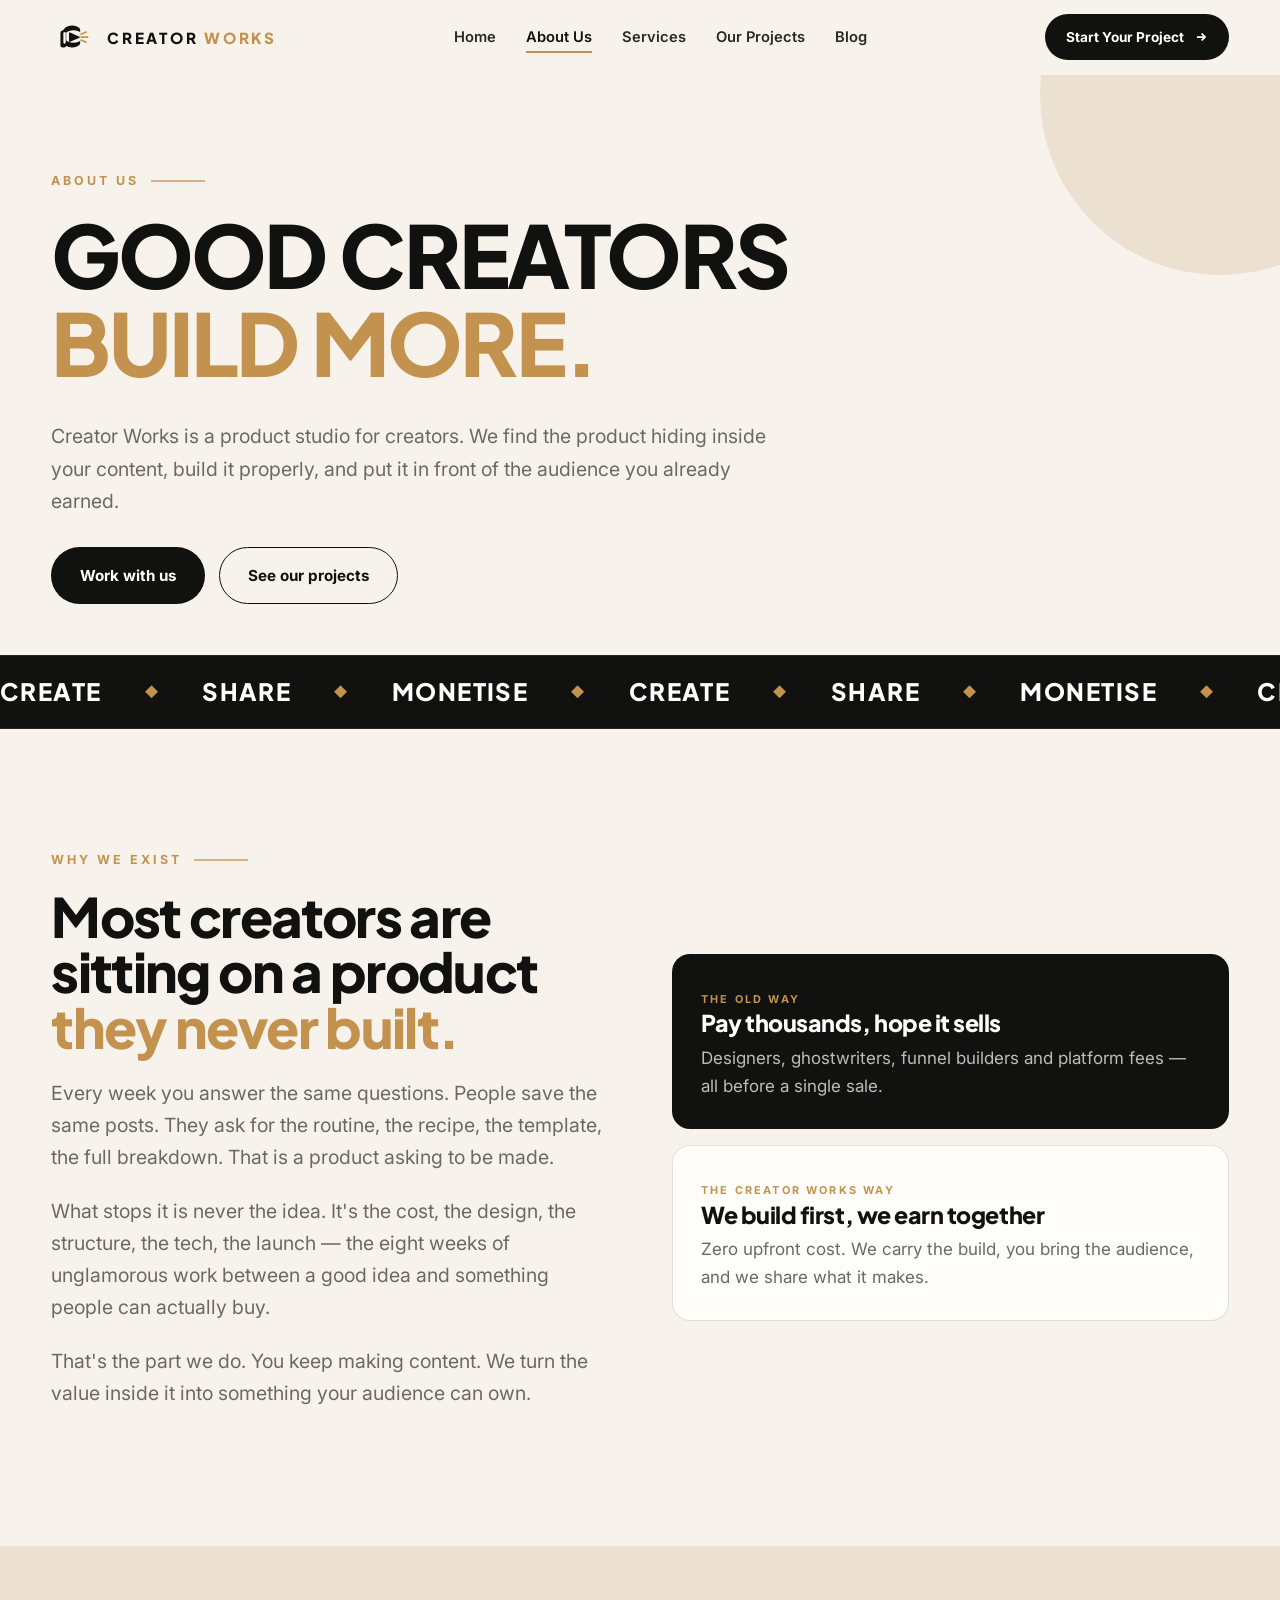
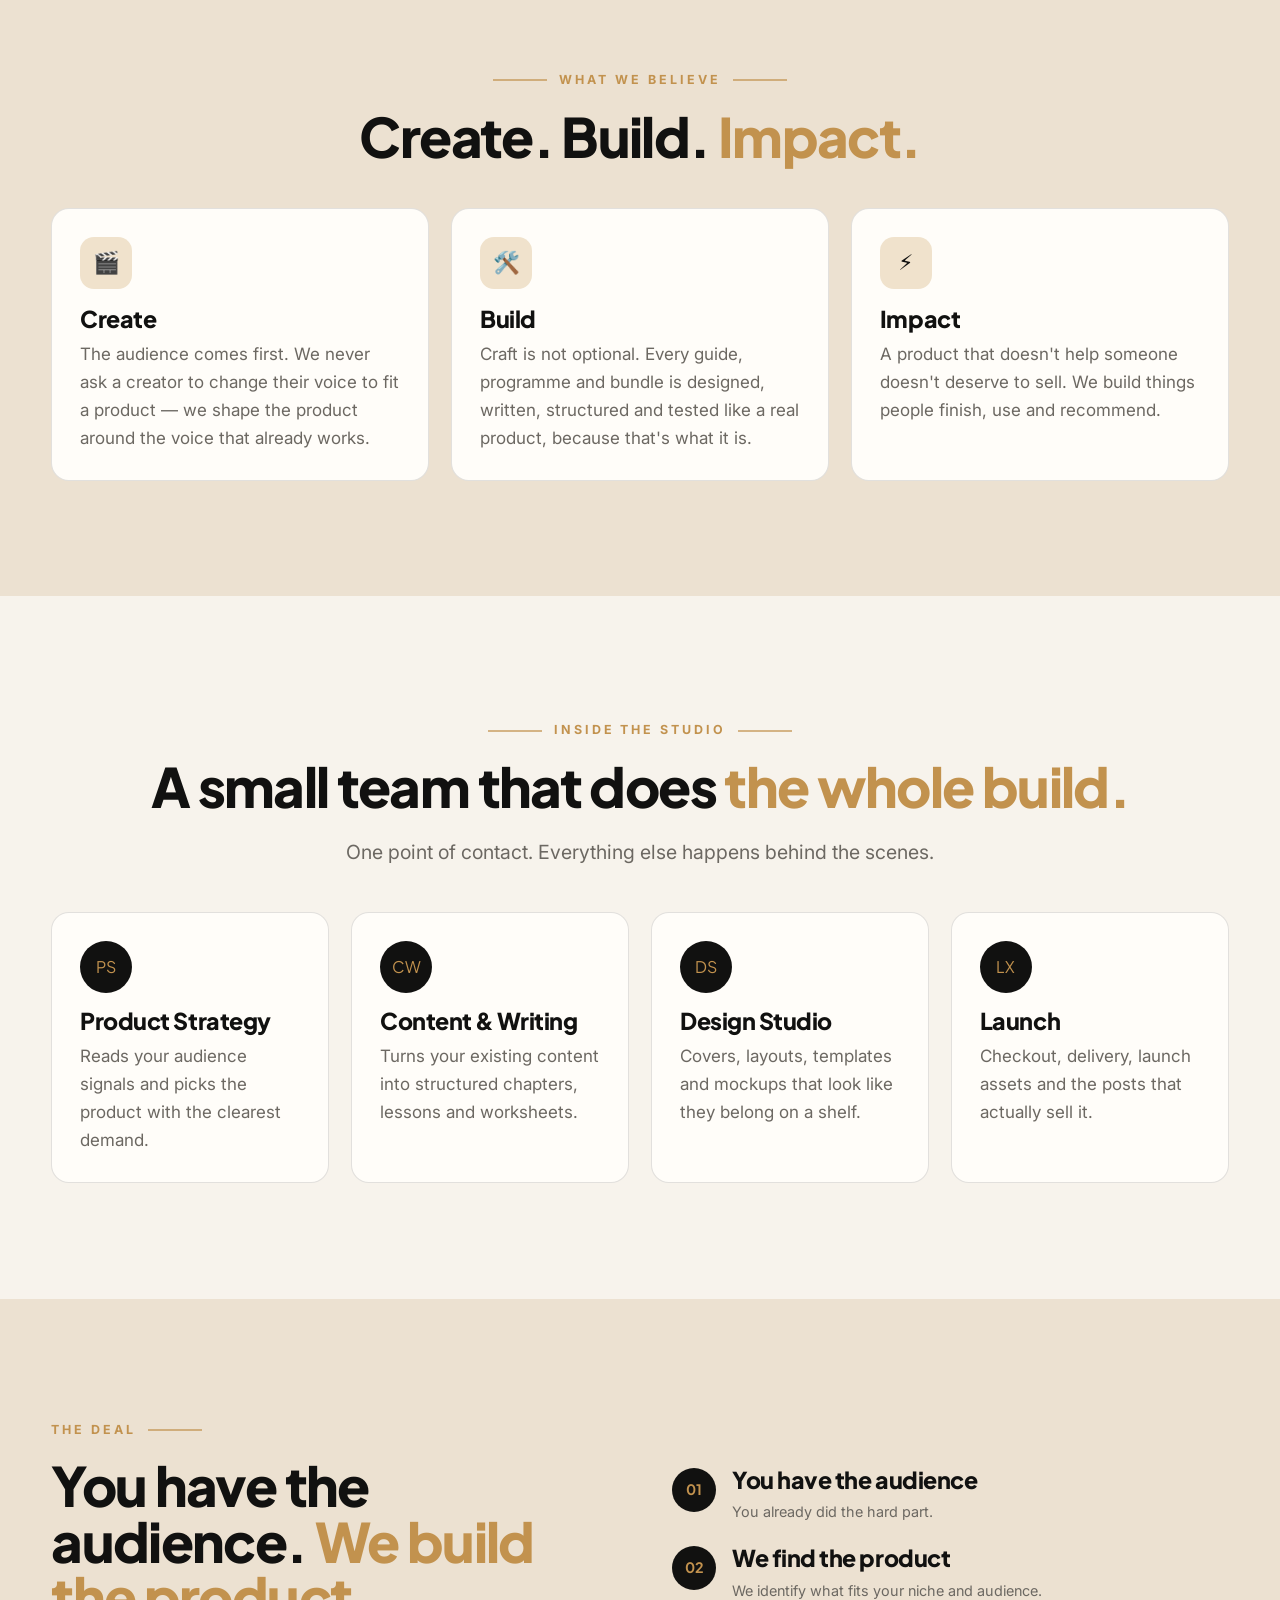
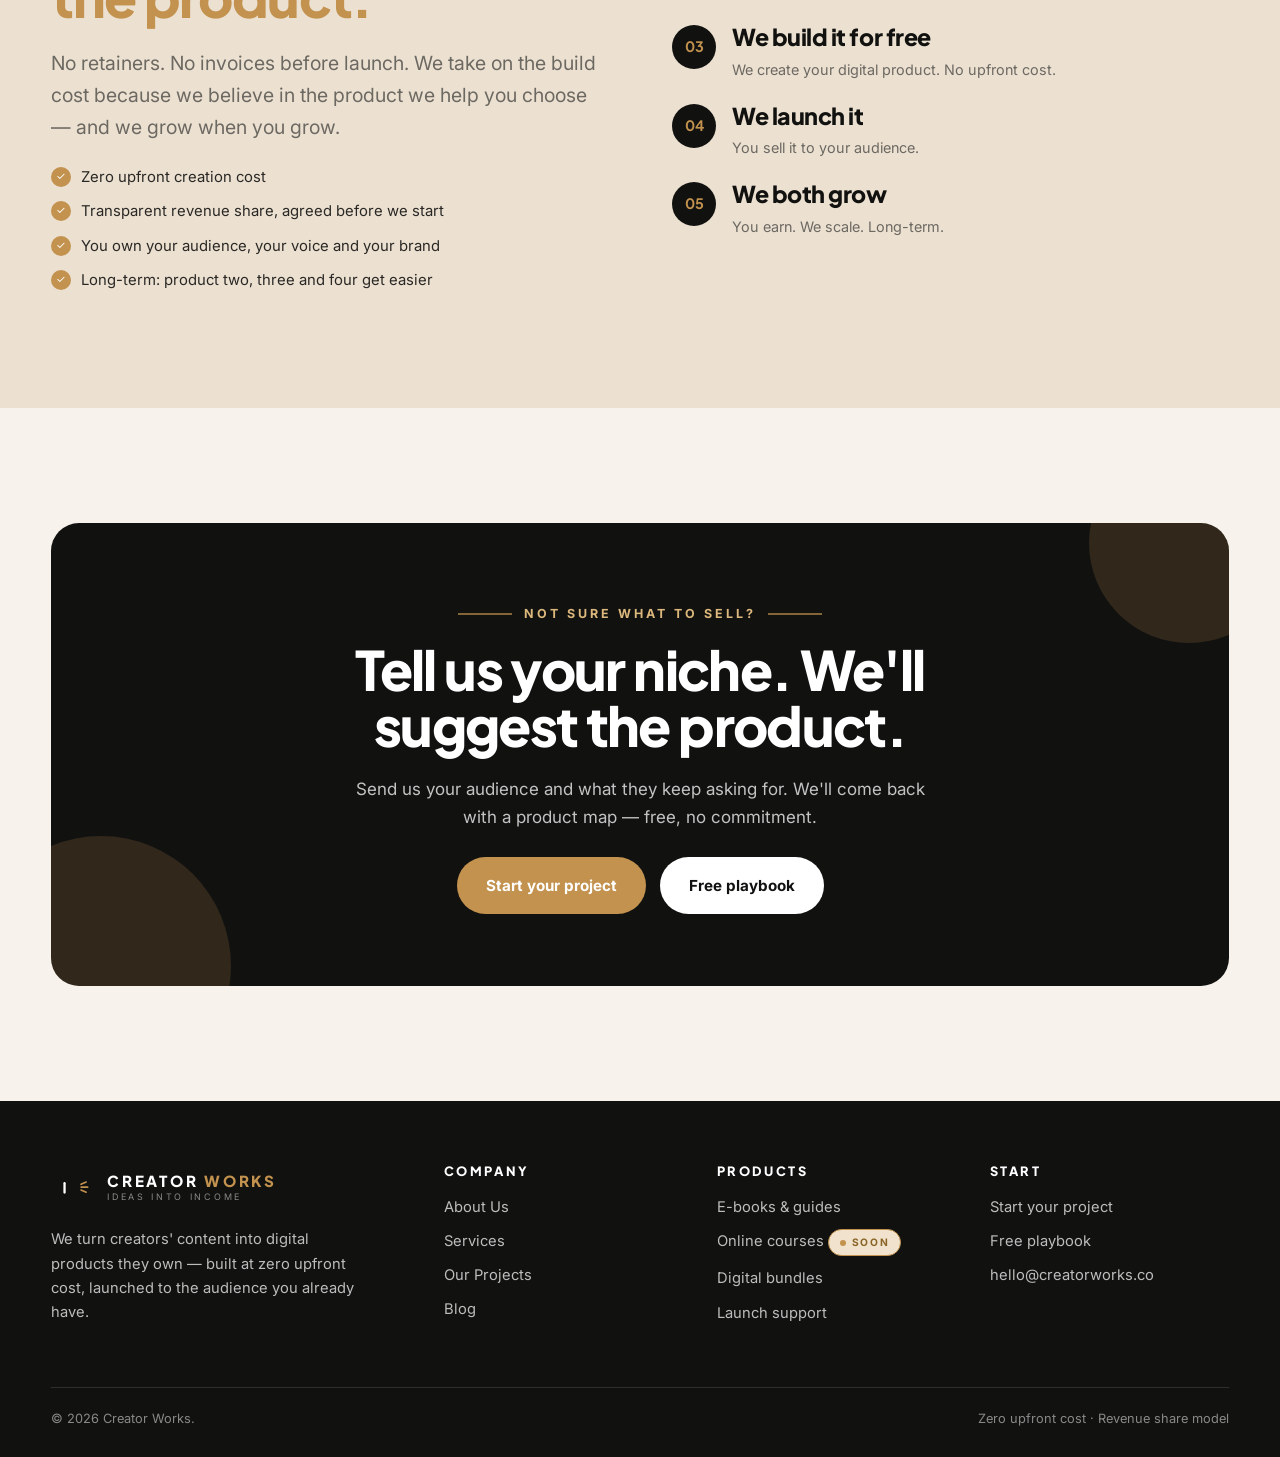
==== about.html @ b0fe0914 "Drop the tagline and redraw the logo mark "Create. Build. Impact." is gone from every header and fro" ====
<!DOCTYPE html>
<html lang="en">
<head>
<meta charset="utf-8" />
<meta name="viewport" content="width=device-width, initial-scale=1" />
<title>About Us — Creator Works</title>
<meta name="description" content="Creator Works is a product studio for creators. We find the product hiding in your content, build it at zero upfront cost, and grow with you." />
<link rel="icon" href="assets/img/logo-mark.svg" type="image/svg+xml" />
<link rel="preconnect" href="https://fonts.googleapis.com" />
<link rel="preconnect" href="https://fonts.gstatic.com" crossorigin />
<link href="https://fonts.googleapis.com/css2?family=Plus+Jakarta+Sans:wght@500;700;800&family=Inter:wght@400;500;600;700&family=Caveat:wght@600;700&display=swap" rel="stylesheet" />
<link rel="stylesheet" href="assets/css/style.css" />
</head>
<body>

<header class="site-header">
  <div class="shell">
    <nav class="nav" aria-label="Main">
      <a class="brand" href="index.html">
        <img class="brand__mark" src="assets/img/logo-mark.svg" alt="" />
        <span class="brand__text">
          <span class="brand__name">Creator <em>Works</em></span>
        </span>
      </a>
      <div class="nav__links">
        <a href="index.html">Home</a>
        <a href="about.html" aria-current="page">About Us</a>
        <a href="services.html">Services</a>
        <a href="projects.html">Our Projects</a>
        <a href="blog.html">Blog</a>
      </div>
      <div class="nav__cta">
        <a class="btn btn--sm" href="start.html">Start Your Project <svg width="14" height="14" viewBox="0 0 24 24" fill="none" stroke="currentColor" stroke-width="3"><path d="M5 12h14M13 6l6 6-6 6"/></svg></a>
        <button class="nav__toggle" type="button" aria-label="Menu" aria-expanded="false"><span></span></button>
      </div>
    </nav>
  </div>
</header>

<main>

  <section class="page-hero">
    <div class="shell">
      <span class="eyebrow">About Us</span>
      <h1>Good creators <span class="gold">build more.</span></h1>
      <p class="lead">Creator Works is a product studio for creators. We find the product hiding inside your content, build it properly, and put it in front of the audience you already earned.</p>
      <div class="hero__actions">
        <a class="btn" href="start.html">Work with us</a>
        <a class="btn btn--ghost" href="projects.html">See our projects</a>
      </div>
    </div>
  </section>

  <div class="marquee" aria-hidden="true">
    <div class="marquee__track">
      <span>Create</span><span>Share</span><span>Monetise</span><span>Create</span><span>Share</span><span>Monetise</span>
      <span>Create</span><span>Share</span><span>Monetise</span><span>Create</span><span>Share</span><span>Monetise</span>
    </div>
  </div>

  <section class="section">
    <div class="shell">
      <div class="grid grid--2" style="align-items:center;gap:clamp(28px,5vw,64px)">
        <div class="reveal">
          <span class="eyebrow">Why we exist</span>
          <h2>Most creators are sitting on a product <span class="gold">they never built.</span></h2>
          <p class="lead">Every week you answer the same questions. People save the same posts. They ask for the routine, the recipe, the template, the full breakdown. That is a product asking to be made.</p>
          <p class="lead">What stops it is never the idea. It's the cost, the design, the structure, the tech, the launch — the eight weeks of unglamorous work between a good idea and something people can actually buy.</p>
          <p class="lead">That's the part we do. You keep making content. We turn the value inside it into something your audience can own.</p>
        </div>
        <div class="grid reveal" style="gap:16px">
          <div class="card card--dark">
            <span class="post__tag">The old way</span>
            <h3 style="color:#fff">Pay thousands, hope it sells</h3>
            <p>Designers, ghostwriters, funnel builders and platform fees — all before a single sale.</p>
          </div>
          <div class="card">
            <span class="post__tag">The Creator Works way</span>
            <h3>We build first, we earn together</h3>
            <p>Zero upfront cost. We carry the build, you bring the audience, and we share what it makes.</p>
          </div>
        </div>
      </div>
    </div>
  </section>

  <section class="section" style="background:var(--sand)">
    <div class="shell">
      <div class="center" style="margin-bottom:44px">
        <span class="eyebrow eyebrow--center">What we believe</span>
        <h2>Create. Build. <span class="gold">Impact.</span></h2>
      </div>
      <div class="grid grid--3">
        <div class="card reveal">
          <div class="card__icon">🎬</div>
          <h3>Create</h3>
          <p>The audience comes first. We never ask a creator to change their voice to fit a product — we shape the product around the voice that already works.</p>
        </div>
        <div class="card reveal">
          <div class="card__icon">🛠️</div>
          <h3>Build</h3>
          <p>Craft is not optional. Every guide, programme and bundle is designed, written, structured and tested like a real product, because that's what it is.</p>
        </div>
        <div class="card reveal">
          <div class="card__icon">⚡</div>
          <h3>Impact</h3>
          <p>A product that doesn't help someone doesn't deserve to sell. We build things people finish, use and recommend.</p>
        </div>
      </div>
    </div>
  </section>

  <section class="section">
    <div class="shell">
      <div class="center" style="margin-bottom:44px">
        <span class="eyebrow eyebrow--center">Inside the studio</span>
        <h2>A small team that does <span class="gold">the whole build.</span></h2>
        <p class="lead">One point of contact. Everything else happens behind the scenes.</p>
      </div>
      <div class="grid grid--4">
        <div class="card reveal"><span class="avatar" style="width:52px;height:52px;font-size:1rem">PS</span><h3 style="margin-top:16px">Product Strategy</h3><p>Reads your audience signals and picks the product with the clearest demand.</p></div>
        <div class="card reveal"><span class="avatar" style="width:52px;height:52px;font-size:1rem">CW</span><h3 style="margin-top:16px">Content &amp; Writing</h3><p>Turns your existing content into structured chapters, lessons and worksheets.</p></div>
        <div class="card reveal"><span class="avatar" style="width:52px;height:52px;font-size:1rem">DS</span><h3 style="margin-top:16px">Design Studio</h3><p>Covers, layouts, templates and mockups that look like they belong on a shelf.</p></div>
        <div class="card reveal"><span class="avatar" style="width:52px;height:52px;font-size:1rem">LX</span><h3 style="margin-top:16px">Launch</h3><p>Checkout, delivery, launch assets and the posts that actually sell it.</p></div>
      </div>
    </div>
  </section>

  <section class="section" style="background:var(--sand)">
    <div class="shell">
      <div class="grid grid--2" style="align-items:center;gap:clamp(28px,5vw,64px)">
        <div class="reveal">
          <span class="eyebrow">The deal</span>
          <h2>You have the audience. <span class="gold">We build the product.</span></h2>
          <p class="lead">No retainers. No invoices before launch. We take on the build cost because we believe in the product we help you choose — and we grow when you grow.</p>
          <ul class="ticks">
            <li>Zero upfront creation cost</li>
            <li>Transparent revenue share, agreed before we start</li>
            <li>You own your audience, your voice and your brand</li>
            <li>Long-term: product two, three and four get easier</li>
          </ul>
        </div>
        <div class="reveal">
          <ol class="timeline">
            <li><b>01</b><div><h3>You have the audience</h3><p>You already did the hard part.</p></div></li>
            <li><b>02</b><div><h3>We find the product</h3><p>We identify what fits your niche and audience.</p></div></li>
            <li><b>03</b><div><h3>We build it for free</h3><p>We create your digital product. No upfront cost.</p></div></li>
            <li><b>04</b><div><h3>We launch it</h3><p>You sell it to your audience.</p></div></li>
            <li><b>05</b><div><h3>We both grow</h3><p>You earn. We scale. Long-term.</p></div></li>
          </ol>
        </div>
      </div>
    </div>
  </section>

  <section class="section">
    <div class="shell">
      <div class="cta reveal">
        <span class="eyebrow eyebrow--center" style="color:var(--gold-light)">Not sure what to sell?</span>
        <h2>Tell us your niche. We'll suggest the product.</h2>
        <p>Send us your audience and what they keep asking for. We'll come back with a product map — free, no commitment.</p>
        <div class="btn-group">
          <a class="btn btn--gold" href="start.html">Start your project</a>
          <a class="btn btn--light" href="playbook.html">Free playbook</a>
        </div>
      </div>
    </div>
  </section>

</main>

<footer class="site-footer">
  <div class="shell">
    <div class="footer__grid">
      <div class="footer__brand">
        <a class="brand" href="index.html">
          <img class="brand__mark" src="assets/img/logo-mark.svg" alt="" />
          <span class="brand__text">
            <span class="brand__name">Creator <em>Works</em></span>
            <span class="brand__tag">Ideas Into Income</span>
          </span>
        </a>
        <p>We turn creators' content into digital products they own — built at zero upfront cost, launched to the audience you already have.</p>
      </div>
      <div>
        <h4>Company</h4>
        <div class="footer__links">
          <a href="about.html">About Us</a>
          <a href="services.html">Services</a>
          <a href="projects.html">Our Projects</a>
          <a href="blog.html">Blog</a>
        </div>
      </div>
      <div>
        <h4>Products</h4>
        <div class="footer__links">
          <a href="services.html#ebooks">E-books &amp; guides</a>
          <a href="services.html#courses">Online courses <span class="soon">Soon</span></a>
          <a href="services.html#bundles">Digital bundles</a>
          <a href="services.html#launch">Launch support</a>
        </div>
      </div>
      <div>
        <h4>Start</h4>
        <div class="footer__links">
          <a href="start.html">Start your project</a>
          <a href="playbook.html">Free playbook</a>
          <a href="mailto:hello@creatorworks.co">hello@creatorworks.co</a>
        </div>
      </div>
    </div>
    <div class="footer__bottom">
      <span>&copy; <span data-year>2026</span> Creator Works.</span>
      <span>Zero upfront cost · Revenue share model</span>
    </div>
  </div>
</footer>

<script src="assets/js/main.js"></script>
</body>
</html>
---- assets/css/style.css ----
/* ==========================================================================
   Creator Works — Create. Build. Impact.
   Brand: ink black + gold + cream. Heavy display type, handwritten accents.
   ========================================================================== */

:root {
  --ink: #111110;
  --ink-soft: #2a2825;
  --gold: #c2924e;
  --gold-light: #ddb87c;
  --gold-wash: #f0e2cc;
  --cream: #f7f3ec;
  --sand: #ece1d1;
  --paper: #fffdf9;
  --muted: #6c6862;
  --line: rgba(17, 17, 16, 0.12);

  --font-display: "Plus Jakarta Sans", "Segoe UI", system-ui, sans-serif;
  --font-body: "Inter", system-ui, -apple-system, sans-serif;
  --font-hand: "Caveat", cursive;

  --shell: min(1200px, 92vw);
  --radius: 18px;
  --radius-lg: 28px;
  --shadow: 0 24px 60px -30px rgba(17, 17, 16, 0.45);
  --shadow-soft: 0 12px 30px -18px rgba(17, 17, 16, 0.4);
  --ease: cubic-bezier(0.2, 0.7, 0.2, 1);
}

* { box-sizing: border-box; }

html { scroll-behavior: smooth; }

body {
  margin: 0;
  background: var(--cream);
  color: var(--ink);
  font-family: var(--font-body);
  font-size: 17px;
  line-height: 1.65;
  -webkit-font-smoothing: antialiased;
  overflow-x: hidden;
}

img { max-width: 100%; display: block; }
a { color: inherit; }

h1, h2, h3, h4 {
  font-family: var(--font-display);
  font-weight: 800;
  letter-spacing: -0.03em;
  line-height: 1.02;
  margin: 0 0 0.4em;
}

h1 { font-size: clamp(2.8rem, 7.5vw, 5.4rem); text-transform: uppercase; }
h2 { font-size: clamp(2rem, 4.6vw, 3.4rem); }
h3 { font-size: clamp(1.15rem, 2vw, 1.45rem); letter-spacing: -0.02em; }
p { margin: 0 0 1.1em; }

.gold { color: var(--gold); }
.shell { width: var(--shell); margin-inline: auto; }
.section { padding: clamp(64px, 9vw, 130px) 0; position: relative; }
.section--tight { padding-block: clamp(48px, 6vw, 80px); }
.center { text-align: center; }
.lead { font-size: clamp(1.05rem, 1.6vw, 1.22rem); color: var(--muted); max-width: 62ch; }
.center .lead { margin-inline: auto; }

/* ---------- eyebrow + handwriting ---------- */
.eyebrow {
  display: inline-flex;
  align-items: center;
  gap: 12px;
  font-size: 0.78rem;
  font-weight: 700;
  letter-spacing: 0.24em;
  text-transform: uppercase;
  color: var(--gold);
  margin-bottom: 18px;
}
.eyebrow::after {
  content: "";
  width: 54px;
  height: 2px;
  background: var(--gold);
  opacity: 0.65;
}
.eyebrow--center::before {
  content: "";
  width: 54px;
  height: 2px;
  background: var(--gold);
  opacity: 0.65;
}

.hand {
  font-family: var(--font-hand);
  color: var(--gold);
  font-size: clamp(1.4rem, 2.4vw, 1.9rem);
  line-height: 1.1;
  transform: rotate(-6deg);
  display: inline-block;
}

/* ---------- buttons ---------- */
.btn {
  --btn-bg: var(--ink);
  --btn-fg: #fff;
  display: inline-flex;
  align-items: center;
  gap: 10px;
  padding: 15px 28px;
  border-radius: 999px;
  background: var(--btn-bg);
  color: var(--btn-fg);
  font-weight: 700;
  font-size: 0.95rem;
  text-decoration: none;
  border: 1.5px solid transparent;
  cursor: pointer;
  transition: transform 0.25s var(--ease), box-shadow 0.25s var(--ease), background 0.25s var(--ease), color 0.25s var(--ease);
}
.btn:hover { transform: translateY(-3px); box-shadow: var(--shadow-soft); }
.btn:active { transform: translateY(0); }
.btn svg { transition: transform 0.25s var(--ease); }
.btn:hover svg { transform: translateX(4px); }
.btn--gold { --btn-bg: var(--gold); --btn-fg: #fff; }
.btn--ghost { --btn-bg: transparent; --btn-fg: var(--ink); border-color: var(--ink); }
.btn--ghost:hover { background: var(--ink); color: #fff; }
.btn--light { --btn-bg: #fff; --btn-fg: var(--ink); }
.btn--sm { padding: 11px 20px; font-size: 0.85rem; }

/* ---------- header ---------- */
.site-header {
  position: sticky;
  top: 0;
  z-index: 60;
  backdrop-filter: blur(14px);
  background: rgba(247, 243, 236, 0.82);
  border-bottom: 1px solid transparent;
  transition: border-color 0.3s var(--ease), background 0.3s var(--ease);
}
.site-header.is-stuck { border-bottom-color: var(--line); background: rgba(247, 243, 236, 0.95); }
.nav {
  display: flex;
  align-items: center;
  justify-content: space-between;
  gap: 24px;
  padding: 14px 0;
}
.brand { display: flex; align-items: center; gap: 12px; text-decoration: none; }
.brand__mark { width: 44px; height: 44px; flex: none; }
.brand__text { display: flex; flex-direction: column; justify-content: center; line-height: 1; }
.brand__name {
  font-family: var(--font-display);
  font-weight: 800;
  letter-spacing: 0.18em;
  font-size: 0.95rem;
  text-transform: uppercase;
}
.brand__name em { font-style: normal; color: var(--gold); }
.brand__tag {
  font-size: 0.56rem;
  letter-spacing: 0.3em;
  text-transform: uppercase;
  color: var(--muted);
  margin-top: 5px;
}
.nav__links { display: flex; align-items: center; gap: 30px; }
.nav__links a {
  text-decoration: none;
  font-size: 0.92rem;
  font-weight: 600;
  color: var(--ink-soft);
  position: relative;
  padding: 4px 0;
}
.nav__links a::after {
  content: "";
  position: absolute;
  left: 0; bottom: 0;
  width: 100%; height: 2px;
  background: var(--gold);
  transform: scaleX(0);
  transform-origin: right;
  transition: transform 0.3s var(--ease);
}
.nav__links a:hover::after,
.nav__links a[aria-current="page"]::after { transform: scaleX(1); transform-origin: left; }
.nav__links a[aria-current="page"] { color: var(--ink); }
.nav__cta { display: flex; align-items: center; gap: 14px; }

.nav__toggle {
  display: none;
  width: 44px; height: 44px;
  border: 1px solid var(--line);
  border-radius: 12px;
  background: transparent;
  cursor: pointer;
  padding: 0;
  place-items: center;
}
.nav__toggle span,
.nav__toggle span::before,
.nav__toggle span::after {
  content: "";
  display: block;
  width: 18px; height: 2px;
  background: var(--ink);
  border-radius: 2px;
  transition: transform 0.3s var(--ease), opacity 0.2s var(--ease);
}
.nav__toggle span::before { transform: translateY(-6px); }
.nav__toggle span::after { transform: translateY(4px); }
.nav.is-open .nav__toggle span { background: transparent; }
.nav.is-open .nav__toggle span::before { transform: rotate(45deg); }
.nav.is-open .nav__toggle span::after { transform: rotate(-45deg) translateY(-1px); }

/* ---------- hero ---------- */
.hero {
  position: relative;
  padding: clamp(50px, 7vw, 90px) 0 clamp(60px, 7vw, 100px);
  overflow: hidden;
}
.hero__blob {
  position: absolute;
  border-radius: 50%;
  background: var(--sand);
  filter: blur(2px);
  opacity: 0.75;
  z-index: 0;
}
.hero__blob--a { width: 420px; height: 420px; top: -160px; right: -120px; }
.hero__blob--b { width: 320px; height: 320px; bottom: -150px; left: -130px; background: var(--gold-wash); }
.hero__grid {
  position: relative;
  z-index: 1;
  display: grid;
  grid-template-columns: 1.05fr 0.95fr;
  gap: clamp(28px, 5vw, 64px);
  align-items: center;
}
.hero h1 { margin-bottom: 0.25em; }
.hero__rule { width: 96px; height: 6px; background: var(--gold); border-radius: 4px; margin: 26px 0; }
.hero__sub { font-size: clamp(1.05rem, 1.7vw, 1.3rem); font-weight: 700; max-width: 32ch; }
.hero__actions { display: flex; flex-wrap: wrap; gap: 14px; margin-top: 30px; }
.hero__note { display: flex; gap: 10px; align-items: center; margin-top: 22px; font-size: 0.85rem; color: var(--muted); }
.hero__note strong { color: var(--ink); }

/* rotating word */
.rotator { display: inline-grid; vertical-align: top; }
.rotator span {
  grid-area: 1 / 1;
  color: var(--gold);
  opacity: 0;
  transform: translateY(0.35em) rotate(1.5deg);
  transition: opacity 0.45s var(--ease), transform 0.45s var(--ease);
}
.rotator span.is-active { opacity: 1; transform: none; }

/* hero stage (device collage) */
.stage { position: relative; display: grid; place-items: center; min-height: 380px; }
.stage__laptop {
  width: 100%;
  background: var(--ink);
  border-radius: 16px 16px 6px 6px;
  padding: 14px;
  box-shadow: var(--shadow);
  transform: rotate(-1.5deg);
}
.stage__screen {
  background: linear-gradient(150deg, #1b1a18, #0b0b0a);
  border-radius: 10px;
  padding: 20px;
  display: grid;
  gap: 14px;
  color: #fff;
}
.stage__label { font-size: 0.62rem; letter-spacing: 0.26em; text-transform: uppercase; color: var(--gold-light); }
.stage__title { font-family: var(--font-display); font-weight: 800; font-size: 1.4rem; line-height: 1.1; }
.stage__title em { font-style: normal; color: var(--gold); display: block; }
.stage__lessons { display: grid; gap: 8px; }
.stage__lesson {
  display: flex; align-items: center; gap: 10px;
  background: rgba(255, 255, 255, 0.06);
  border-radius: 8px;
  padding: 8px 10px;
  font-size: 0.72rem;
  color: rgba(255, 255, 255, 0.82);
}
.stage__dot { width: 22px; height: 22px; border-radius: 6px; background: var(--gold); flex: none; display: grid; place-items: center; color: var(--ink); font-weight: 800; font-size: 0.65rem; }
.stage__play {
  width: 46px; height: 46px; border-radius: 50%;
  background: var(--gold); display: grid; place-items: center;
  box-shadow: 0 0 0 0 rgba(194, 146, 78, 0.55);
  animation: pulse 2.6s infinite;
}
@keyframes pulse {
  70% { box-shadow: 0 0 0 20px rgba(194, 146, 78, 0); }
  100% { box-shadow: 0 0 0 0 rgba(194, 146, 78, 0); }
}
.stage__phone {
  position: absolute;
  right: -6px; bottom: -34px;
  width: 128px;
  background: var(--ink);
  border-radius: 20px;
  padding: 8px;
  box-shadow: var(--shadow);
  transform: rotate(4deg);
  animation: float 7s ease-in-out infinite;
}
.stage__phone-screen {
  border-radius: 14px;
  background: linear-gradient(160deg, #23211e, #0d0d0c);
  aspect-ratio: 9 / 17;
  display: grid;
  place-content: center;
  text-align: center;
  gap: 6px;
  color: #fff;
  padding: 12px;
}
.stage__phone-screen strong { font-family: var(--font-display); font-size: 0.95rem; line-height: 1.1; }
.stage__phone-screen span { font-size: 0.58rem; letter-spacing: 0.22em; text-transform: uppercase; color: var(--gold-light); }
.stage__book {
  position: absolute;
  left: -28px; bottom: -22px;
  width: 132px; height: 178px;
  border-radius: 6px 12px 12px 6px;
  background: linear-gradient(140deg, #fffdf9, #e9e0d2);
  border-left: 8px solid var(--ink);
  box-shadow: var(--shadow);
  transform: rotate(-6deg);
  padding: 16px 14px;
  animation: float 8s ease-in-out infinite reverse;
}
.stage__book b { font-family: var(--font-display); font-size: 0.95rem; line-height: 1; display: block; }
.stage__book small { font-size: 0.55rem; letter-spacing: 0.2em; text-transform: uppercase; color: var(--muted); }
@keyframes float {
  0%, 100% { transform: translateY(0) rotate(var(--rot, 4deg)); }
  50% { transform: translateY(-14px) rotate(var(--rot, 4deg)); }
}
.hero__hand { position: absolute; z-index: 2; }
.hero__hand--top { top: 6%; right: 2%; text-align: center; }
.hero__hand--bottom { bottom: 2%; left: 44%; }

/* ---------- marquee ---------- */
.marquee {
  background: var(--ink);
  color: #fff;
  padding: 16px 0;
  overflow: hidden;
  border-block: 1px solid rgba(255, 255, 255, 0.08);
}
.marquee__track {
  display: flex;
  gap: 42px;
  width: max-content;
  animation: slide 32s linear infinite;
}
.marquee:hover .marquee__track { animation-play-state: paused; }
.marquee__track span {
  font-family: var(--font-display);
  font-weight: 800;
  text-transform: uppercase;
  letter-spacing: 0.06em;
  font-size: clamp(1rem, 2vw, 1.5rem);
  display: flex;
  align-items: center;
  gap: 42px;
  white-space: nowrap;
}
.marquee__track span::after { content: "◆"; color: var(--gold); font-size: 0.7em; }
@keyframes slide { to { transform: translateX(-50%); } }

/* ---------- cards / grids ---------- */
.grid { display: grid; gap: 22px; }
.grid--2 { grid-template-columns: repeat(2, 1fr); }
.grid--3 { grid-template-columns: repeat(3, 1fr); }
.grid--4 { grid-template-columns: repeat(4, 1fr); }

.card {
  background: var(--paper);
  border: 1px solid var(--line);
  border-radius: var(--radius);
  padding: 28px;
  transition: transform 0.3s var(--ease), box-shadow 0.3s var(--ease), border-color 0.3s var(--ease);
}
.card:hover { transform: translateY(-6px); box-shadow: var(--shadow-soft); border-color: rgba(194, 146, 78, 0.5); }
.card__icon {
  width: 52px; height: 52px;
  border-radius: 14px;
  background: var(--gold-wash);
  display: grid; place-items: center;
  margin-bottom: 18px;
  font-size: 1.35rem;
}
.card p { color: var(--muted); margin-bottom: 0; }
.card--dark { background: var(--ink); color: #fff; border-color: transparent; }
.card--dark p { color: rgba(255, 255, 255, 0.72); }

.ticks { list-style: none; padding: 0; margin: 18px 0 0; display: grid; gap: 10px; }
.ticks li { display: flex; gap: 10px; align-items: flex-start; font-size: 0.93rem; color: var(--ink-soft); }
.ticks li::before {
  content: "✓";
  flex: none;
  width: 20px; height: 20px;
  border-radius: 50%;
  background: var(--gold);
  color: #fff;
  font-size: 0.68rem;
  display: grid; place-items: center;
  margin-top: 2px;
}

/* ---------- process ---------- */
.steps { display: grid; grid-template-columns: repeat(5, 1fr); gap: 16px; counter-reset: step; }
.step {
  background: var(--paper);
  border: 1px solid var(--line);
  border-radius: var(--radius);
  padding: 24px 20px;
  text-align: center;
  position: relative;
}
.step__num { font-family: var(--font-display); font-weight: 800; color: var(--gold); font-size: 0.85rem; }
.step__icon {
  width: 56px; height: 56px; border-radius: 50%;
  background: var(--gold-wash);
  display: grid; place-items: center;
  margin: 12px auto 16px;
  font-size: 1.3rem;
}
.step h3 { text-transform: uppercase; font-size: 0.95rem; letter-spacing: 0.02em; }
.step p { font-size: 0.85rem; color: var(--muted); margin: 0; }
.step:not(:last-child)::after {
  content: "›";
  position: absolute;
  right: -13px; top: 50%;
  transform: translateY(-50%);
  color: var(--gold);
  font-size: 1.6rem;
  font-weight: 700;
}

/* ---------- banner ---------- */
.banner {
  background: var(--ink);
  color: #fff;
  border-radius: var(--radius-lg);
  padding: clamp(28px, 4vw, 44px);
  display: flex;
  align-items: center;
  gap: 26px;
  flex-wrap: wrap;
  justify-content: space-between;
  position: relative;
  overflow: hidden;
}
.banner::after {
  content: "";
  position: absolute;
  width: 300px; height: 300px;
  border-radius: 50%;
  background: rgba(194, 146, 78, 0.16);
  right: -90px; top: -120px;
}
.banner__label { font-size: 0.72rem; letter-spacing: 0.24em; text-transform: uppercase; color: var(--gold-light); margin-bottom: 8px; }
.banner h3 { font-size: clamp(1.3rem, 2.6vw, 2rem); margin: 0; max-width: 24ch; }
.banner__perks { display: flex; gap: 30px; flex-wrap: wrap; position: relative; z-index: 1; }
.banner__perk { text-align: center; font-size: 0.78rem; color: rgba(255, 255, 255, 0.8); }
.banner__perk b { display: block; font-family: var(--font-display); font-size: 1.5rem; color: var(--gold); }

/* ---------- stats ---------- */
.stats { display: grid; grid-template-columns: repeat(4, 1fr); gap: 18px; }
.stat { text-align: center; padding: 22px 12px; border-right: 1px solid var(--line); }
.stat:last-child { border-right: 0; }
.stat b { display: block; font-family: var(--font-display); font-weight: 800; font-size: clamp(2rem, 4vw, 3rem); letter-spacing: -0.04em; }
.stat span { font-size: 0.78rem; letter-spacing: 0.16em; text-transform: uppercase; color: var(--muted); }

/* ---------- decision rows ---------- */
.rows { display: grid; gap: 12px; }
.row {
  display: grid;
  grid-template-columns: 56px 1fr auto 230px;
  gap: 18px;
  align-items: center;
  background: var(--paper);
  border: 1px solid var(--line);
  border-radius: 14px;
  padding: 16px 20px;
  transition: transform 0.25s var(--ease), border-color 0.25s var(--ease);
}
.row:hover { transform: translateX(6px); border-color: var(--gold); }
.row__icon { width: 46px; height: 46px; border-radius: 12px; background: var(--gold-wash); display: grid; place-items: center; font-size: 1.1rem; }
.row h3 { margin: 0 0 2px; font-size: 1.02rem; }
.row p { margin: 0; font-size: 0.86rem; color: var(--muted); }
.row__arrow { color: var(--gold); font-size: 1.2rem; }
.row__out {
  background: var(--sand);
  border-radius: 10px;
  padding: 12px 16px;
  font-weight: 700;
  font-size: 0.92rem;
}

/* ---------- projects ---------- */
.filters { display: flex; flex-wrap: wrap; gap: 10px; justify-content: center; margin-bottom: 36px; }
.filter {
  border: 1px solid var(--line);
  background: transparent;
  border-radius: 999px;
  padding: 9px 18px;
  font: inherit;
  font-size: 0.85rem;
  font-weight: 600;
  cursor: pointer;
  transition: all 0.25s var(--ease);
}
.filter:hover { border-color: var(--gold); color: var(--gold); }
.filter.is-active { background: var(--ink); color: #fff; border-color: var(--ink); }

.project {
  border-radius: var(--radius);
  overflow: hidden;
  background: var(--paper);
  border: 1px solid var(--line);
  transition: transform 0.35s var(--ease), box-shadow 0.35s var(--ease);
}
.project:hover { transform: translateY(-8px); box-shadow: var(--shadow); }
.project__cover {
  aspect-ratio: 4 / 3;
  background: linear-gradient(150deg, #23211d, #0c0c0b);
  color: #fff;
  padding: 24px;
  display: flex;
  flex-direction: column;
  justify-content: space-between;
  position: relative;
  overflow: hidden;
}
.project__cover::after {
  content: "";
  position: absolute;
  inset: auto -30% -55% auto;
  width: 220px; height: 220px;
  border-radius: 50%;
  background: rgba(194, 146, 78, 0.22);
  transition: transform 0.5s var(--ease);
}
.project:hover .project__cover::after { transform: scale(1.5); }
.project__kind { font-size: 0.62rem; letter-spacing: 0.24em; text-transform: uppercase; color: var(--gold-light); position: relative; z-index: 1; }
.project__cover b { font-family: var(--font-display); font-size: 1.5rem; line-height: 1.05; position: relative; z-index: 1; }
.project__cover b em { font-style: normal; color: var(--gold); display: block; }
.project__body { padding: 22px 24px 26px; }
.project__body p { color: var(--muted); font-size: 0.92rem; }
.project__meta { display: flex; gap: 18px; border-top: 1px solid var(--line); padding-top: 14px; margin-top: 14px; }
.project__meta div { font-size: 0.72rem; text-transform: uppercase; letter-spacing: 0.12em; color: var(--muted); }
.project__meta b { display: block; font-family: var(--font-display); font-size: 1.15rem; color: var(--ink); letter-spacing: -0.02em; }
.is-hidden { display: none !important; }

/* ---------- blog ---------- */
.post {
  display: flex;
  flex-direction: column;
  background: var(--paper);
  border: 1px solid var(--line);
  border-radius: var(--radius);
  overflow: hidden;
  transition: transform 0.3s var(--ease), box-shadow 0.3s var(--ease);
}
.post:hover { transform: translateY(-6px); box-shadow: var(--shadow-soft); }
.post__tape {
  height: 8px;
  background: linear-gradient(90deg, var(--gold), var(--gold-light));
}
.post__body { padding: 26px; display: flex; flex-direction: column; gap: 10px; flex: 1; }
.post__tag { font-size: 0.68rem; letter-spacing: 0.2em; text-transform: uppercase; color: var(--gold); font-weight: 700; }
.post h3 { margin: 0; }
.post p { color: var(--muted); font-size: 0.93rem; margin: 0; }
.post__foot { margin-top: auto; padding-top: 16px; display: flex; justify-content: space-between; font-size: 0.78rem; color: var(--muted); border-top: 1px solid var(--line); }
.post--feature { display: grid; grid-template-columns: 1.1fr 1fr; }
.post--feature .post__cover {
  background: linear-gradient(150deg, #23211d, #0c0c0b);
  color: #fff;
  padding: 40px;
  display: flex;
  flex-direction: column;
  justify-content: flex-end;
  gap: 8px;
  min-height: 300px;
}
.post--feature .post__cover b { font-family: var(--font-display); font-size: clamp(1.6rem, 3vw, 2.4rem); line-height: 1.05; }
.post--feature .post__cover b em { font-style: normal; color: var(--gold); }
.post--feature .post__body { padding: 40px; justify-content: center; }

/* ---------- form ---------- */
.form-wrap {
  display: grid;
  grid-template-columns: 1fr 0.85fr;
  gap: clamp(24px, 4vw, 54px);
  align-items: start;
}
.form {
  background: var(--paper);
  border: 1px solid var(--line);
  border-radius: var(--radius-lg);
  padding: clamp(24px, 3.4vw, 40px);
  box-shadow: var(--shadow-soft);
}
.field { margin-bottom: 18px; }
.field label { display: block; font-size: 0.78rem; font-weight: 700; letter-spacing: 0.12em; text-transform: uppercase; margin-bottom: 8px; }
.field input, .field select, .field textarea {
  width: 100%;
  padding: 14px 16px;
  border: 1.5px solid var(--line);
  border-radius: 12px;
  background: #fff;
  font: inherit;
  font-size: 0.95rem;
  color: var(--ink);
  transition: border-color 0.2s var(--ease), box-shadow 0.2s var(--ease);
}
.field textarea { min-height: 130px; resize: vertical; }
.field input:focus, .field select:focus, .field textarea:focus {
  outline: none;
  border-color: var(--gold);
  box-shadow: 0 0 0 4px rgba(194, 146, 78, 0.18);
}
.chips { display: flex; flex-wrap: wrap; gap: 10px; }
.chip { position: relative; }
.chip input { position: absolute; opacity: 0; inset: 0; cursor: pointer; }
.chip span {
  display: block;
  padding: 10px 16px;
  border: 1.5px solid var(--line);
  border-radius: 999px;
  font-size: 0.86rem;
  font-weight: 600;
  cursor: pointer;
  transition: all 0.2s var(--ease);
}
.chip input:checked + span { background: var(--ink); color: #fff; border-color: var(--ink); }
.chip input:focus-visible + span { box-shadow: 0 0 0 4px rgba(194, 146, 78, 0.25); }
.form__note { font-size: 0.8rem; color: var(--muted); margin: 14px 0 0; }
.form__success {
  display: none;
  background: var(--gold-wash);
  border: 1px solid var(--gold);
  border-radius: 14px;
  padding: 18px 20px;
  margin-bottom: 20px;
  font-weight: 600;
}
.form__success.is-visible { display: block; }

.timeline { list-style: none; padding: 0; margin: 0; display: grid; gap: 22px; }
.timeline li { display: grid; grid-template-columns: 44px 1fr; gap: 16px; align-items: start; }
.timeline b {
  width: 44px; height: 44px; border-radius: 50%;
  background: var(--ink); color: var(--gold);
  display: grid; place-items: center;
  font-family: var(--font-display); font-size: 0.9rem;
}
.timeline p { margin: 4px 0 0; font-size: 0.9rem; color: var(--muted); }

/* ---------- faq ---------- */
.faq { border-top: 1px solid var(--line); }
.faq__item { border-bottom: 1px solid var(--line); }
.faq__q {
  width: 100%;
  background: none;
  border: 0;
  font: inherit;
  font-weight: 700;
  font-size: 1.02rem;
  text-align: left;
  padding: 22px 40px 22px 0;
  cursor: pointer;
  position: relative;
  color: var(--ink);
}
.faq__q::after {
  content: "+";
  position: absolute;
  right: 6px; top: 50%;
  transform: translateY(-50%);
  color: var(--gold);
  font-size: 1.5rem;
  transition: transform 0.3s var(--ease);
}
.faq__item.is-open .faq__q::after { transform: translateY(-50%) rotate(45deg); }
.faq__a { max-height: 0; overflow: hidden; transition: max-height 0.4s var(--ease); }
.faq__a p { color: var(--muted); padding-bottom: 20px; margin: 0; max-width: 72ch; }

/* ---------- quotes ---------- */
.quote {
  background: var(--paper);
  border: 1px solid var(--line);
  border-radius: var(--radius);
  padding: 30px;
  position: relative;
}
.quote::before {
  content: "\201C";
  font-family: var(--font-display);
  font-size: 4rem;
  color: var(--gold);
  line-height: 0.6;
  display: block;
  margin-bottom: 10px;
}
.quote p { font-size: 1rem; }
.quote footer { display: flex; align-items: center; gap: 12px; font-size: 0.84rem; color: var(--muted); }
.quote footer b { color: var(--ink); display: block; font-family: var(--font-display); }
.avatar {
  width: 40px; height: 40px; border-radius: 50%;
  background: var(--ink); color: var(--gold);
  display: grid; place-items: center;
  font-family: var(--font-display); font-size: 0.85rem;
  flex: none;
}

/* ---------- page hero ---------- */
.page-hero {
  padding: clamp(50px, 7vw, 92px) 0 clamp(30px, 4vw, 54px);
  position: relative;
  overflow: hidden;
}
.page-hero::after {
  content: "";
  position: absolute;
  width: 360px; height: 360px;
  border-radius: 50%;
  background: var(--sand);
  right: -120px; top: -160px;
  z-index: 0;
}
.page-hero .shell { position: relative; z-index: 1; }
.page-hero h1 { max-width: 16ch; }
.page-hero--center h1 { margin-inline: auto; }

/* ---------- cta strip ---------- */
.cta {
  background: var(--ink);
  color: #fff;
  border-radius: var(--radius-lg);
  padding: clamp(36px, 6vw, 72px);
  text-align: center;
  position: relative;
  overflow: hidden;
}
.cta::before, .cta::after {
  content: "";
  position: absolute;
  border-radius: 50%;
  background: rgba(194, 146, 78, 0.18);
}
.cta::before { width: 260px; height: 260px; left: -80px; bottom: -110px; }
.cta::after { width: 200px; height: 200px; right: -60px; top: -80px; }
.cta > * { position: relative; z-index: 1; }
.cta h2 { max-width: 20ch; margin-inline: auto; }
.cta p { color: rgba(255, 255, 255, 0.75); max-width: 54ch; margin-inline: auto; }
.cta .btn-group { display: flex; gap: 14px; justify-content: center; flex-wrap: wrap; margin-top: 26px; }

/* ---------- footer ---------- */
.site-footer { background: var(--ink); color: rgba(255, 255, 255, 0.72); padding: 64px 0 28px; }
.footer__grid { display: grid; grid-template-columns: 1.5fr repeat(3, 1fr); gap: 34px; }
.site-footer h4 { color: #fff; font-size: 0.8rem; letter-spacing: 0.2em; text-transform: uppercase; margin-bottom: 16px; }
.site-footer a { color: rgba(255, 255, 255, 0.72); text-decoration: none; font-size: 0.92rem; transition: color 0.2s var(--ease); }
.site-footer a:hover { color: var(--gold); }
.footer__links { display: grid; gap: 10px; }
.footer__brand .brand__name { color: #fff; }
.footer__brand .brand__tag { color: rgba(255, 255, 255, 0.5); }
.footer__brand p { font-size: 0.92rem; max-width: 34ch; margin-top: 18px; }
.footer__bottom {
  margin-top: 46px;
  padding-top: 20px;
  border-top: 1px solid rgba(255, 255, 255, 0.12);
  display: flex;
  justify-content: space-between;
  gap: 14px;
  flex-wrap: wrap;
  font-size: 0.8rem;
  color: rgba(255, 255, 255, 0.5);
}

/* ---------- reveal animation ---------- */
.reveal { opacity: 0; transform: translateY(26px); transition: opacity 0.7s var(--ease), transform 0.7s var(--ease); }
.reveal.is-in { opacity: 1; transform: none; }

/* ---------- responsive ---------- */
@media (max-width: 980px) {
  .hero__grid { grid-template-columns: 1fr; }
  .stage { margin-top: 40px; }
  .grid--4 { grid-template-columns: repeat(2, 1fr); }
  .steps { grid-template-columns: repeat(2, 1fr); }
  .step:not(:last-child)::after { display: none; }
  .form-wrap { grid-template-columns: 1fr; }
  .post--feature { grid-template-columns: 1fr; }
  .footer__grid { grid-template-columns: 1fr 1fr; }
  .row { grid-template-columns: 46px 1fr; }
  .row__arrow { display: none; }
  .row__out { grid-column: 1 / -1; text-align: center; }
  .stats { grid-template-columns: repeat(2, 1fr); }
  .stat:nth-child(2) { border-right: 0; }
}

@media (max-width: 760px) {
  .nav__toggle { display: grid; }
  .nav__links {
    position: absolute;
    top: 100%; left: 0; right: 0;
    background: var(--paper);
    border-bottom: 1px solid var(--line);
    flex-direction: column;
    align-items: stretch;
    gap: 0;
    padding: 10px 6vw 22px;
    display: none;
  }
  .nav.is-open .nav__links { display: flex; }
  .nav__links a { padding: 13px 0; border-bottom: 1px solid var(--line); }
  .nav__cta .btn { display: none; }
  .grid--2, .grid--3, .grid--4 { grid-template-columns: 1fr; }
  .hero__hand { display: none; }
  .stage__book { left: -12px; width: 108px; height: 150px; }
  .stage__phone { width: 104px; right: -4px; }
  .footer__grid { grid-template-columns: 1fr; }
  .banner { flex-direction: column; align-items: flex-start; }
}

@media (prefers-reduced-motion: reduce) {
  *, *::before, *::after {
    animation-duration: 0.001ms !important;
    animation-iteration-count: 1 !important;
    transition-duration: 0.001ms !important;
  }
  .reveal { opacity: 1; transform: none; }
  html { scroll-behavior: auto; }
}

/* ---------- coming soon ---------- */
.soon {
  display: inline-flex;
  align-items: center;
  gap: 6px;
  padding: 4px 11px;
  border-radius: 999px;
  border: 1px solid var(--gold);
  background: var(--gold-wash);
  color: #8a6427;
  font-size: 0.64rem;
  font-weight: 700;
  letter-spacing: 0.16em;
  text-transform: uppercase;
  white-space: nowrap;
}
.soon::before {
  content: "";
  width: 6px; height: 6px;
  border-radius: 50%;
  background: var(--gold);
}
.card--soon { border-style: dashed; border-color: var(--gold); background: linear-gradient(180deg, var(--paper), var(--gold-wash)); }
.card__head { display: flex; align-items: center; justify-content: space-between; gap: 12px; flex-wrap: wrap; margin-bottom: 4px; }
.card__head h3 { margin: 0; }
.ticks li.is-soon { color: var(--muted); }
.ticks li.is-soon::before { background: transparent; border: 1.5px solid var(--gold); color: var(--gold); content: "◷"; font-size: 0.6rem; }
.row--soon .row__out { background: var(--gold-wash); border: 1px dashed var(--gold); }

/* ---------- 3D book mockup ---------- */
/* Kept deliberately shallow: a steep rotateY forces the browser to resample
   the cover and softens its type. Shadows sit on the wrapper, not on the
   image, so the bitmap is never run through a filter. */
.book3d {
  --tilt: -7deg;
  position: relative;
  width: min(100%, 420px);
  margin-inline: auto;
  perspective: 2400px;
}
.book3d__inner {
  position: relative;
  transform: rotateY(var(--tilt));
  transition: transform 0.6s var(--ease);
  border-radius: 3px 8px 8px 3px;
  box-shadow: 22px 30px 44px -18px rgba(17, 17, 16, 0.45), 4px 6px 14px -8px rgba(17, 17, 16, 0.3);
}
.book3d:hover .book3d__inner { transform: rotateY(calc(var(--tilt) - 3deg)); }
.book3d__cover {
  display: block;
  width: 100%;
  height: auto;
  border-radius: 3px 8px 8px 3px;
  background: var(--paper);
}
/* spine */
.book3d__inner::before {
  content: "";
  position: absolute;
  left: 0; top: 0; bottom: 0;
  width: 18px;
  border-radius: 3px 0 0 3px;
  background: linear-gradient(90deg, rgba(17, 17, 16, 0.3), rgba(17, 17, 16, 0.05) 60%, rgba(255, 255, 255, 0.45));
  pointer-events: none;
}
/* page block on the open edge */
.book3d__inner::after {
  content: "";
  position: absolute;
  right: -8px; top: 1.2%; bottom: 1.2%;
  width: 9px;
  border-radius: 0 3px 3px 0;
  background: repeating-linear-gradient(180deg, #fffdf9 0 2px, #e4dbcd 2px 3px);
  box-shadow: 2px 2px 6px -2px rgba(17, 17, 16, 0.35);
  pointer-events: none;
}
.book3d--flat .book3d__inner { transform: none; }
.book3d--sm { width: min(100%, 300px); }

@media (prefers-reduced-motion: reduce) {
  .book3d:hover .book3d__inner { transform: rotateY(var(--tilt)); }
}

/* split CTA with product shot */
.cta--split {
  display: grid;
  grid-template-columns: 0.55fr 1fr;
  gap: clamp(24px, 4vw, 48px);
  align-items: center;
  text-align: left;
}
.cta--split .eyebrow--center::before, .cta--split .eyebrow::after { opacity: 0.65; }
.cta--split h2, .cta--split p { margin-inline: 0; }
.cta--split .btn-group { justify-content: flex-start; }
@media (max-width: 760px) {
  .cta--split { grid-template-columns: 1fr; text-align: center; }
  .cta--split .btn-group { justify-content: center; }
  .cta--split h2, .cta--split p { margin-inline: auto; }
}

/* ---------- product hero: title, book, then the pitch ---------- */
.hero--product .hero__grid {
  grid-template-columns: 1.05fr 0.95fr;
  grid-template-areas:
    "head  stage"
    "pitch stage";
  align-items: start;
  row-gap: 0;
}
.hero--product .hero__head { grid-area: head; align-self: end; }
.hero--product .hero__pitch { grid-area: pitch; align-self: start; }
.hero--product .stage { grid-area: stage; align-self: center; min-height: 0; }
.hero--product .hero__rule { margin-bottom: 30px; }

@media (max-width: 980px) {
  .hero--product .hero__grid {
    grid-template-columns: 1fr;
    grid-template-areas:
      "head"
      "stage"
      "pitch";
    row-gap: 4px;
  }
  .hero--product .stage { margin: 26px 0 32px; }
  .hero--product .book3d { width: min(100%, 340px); }
}
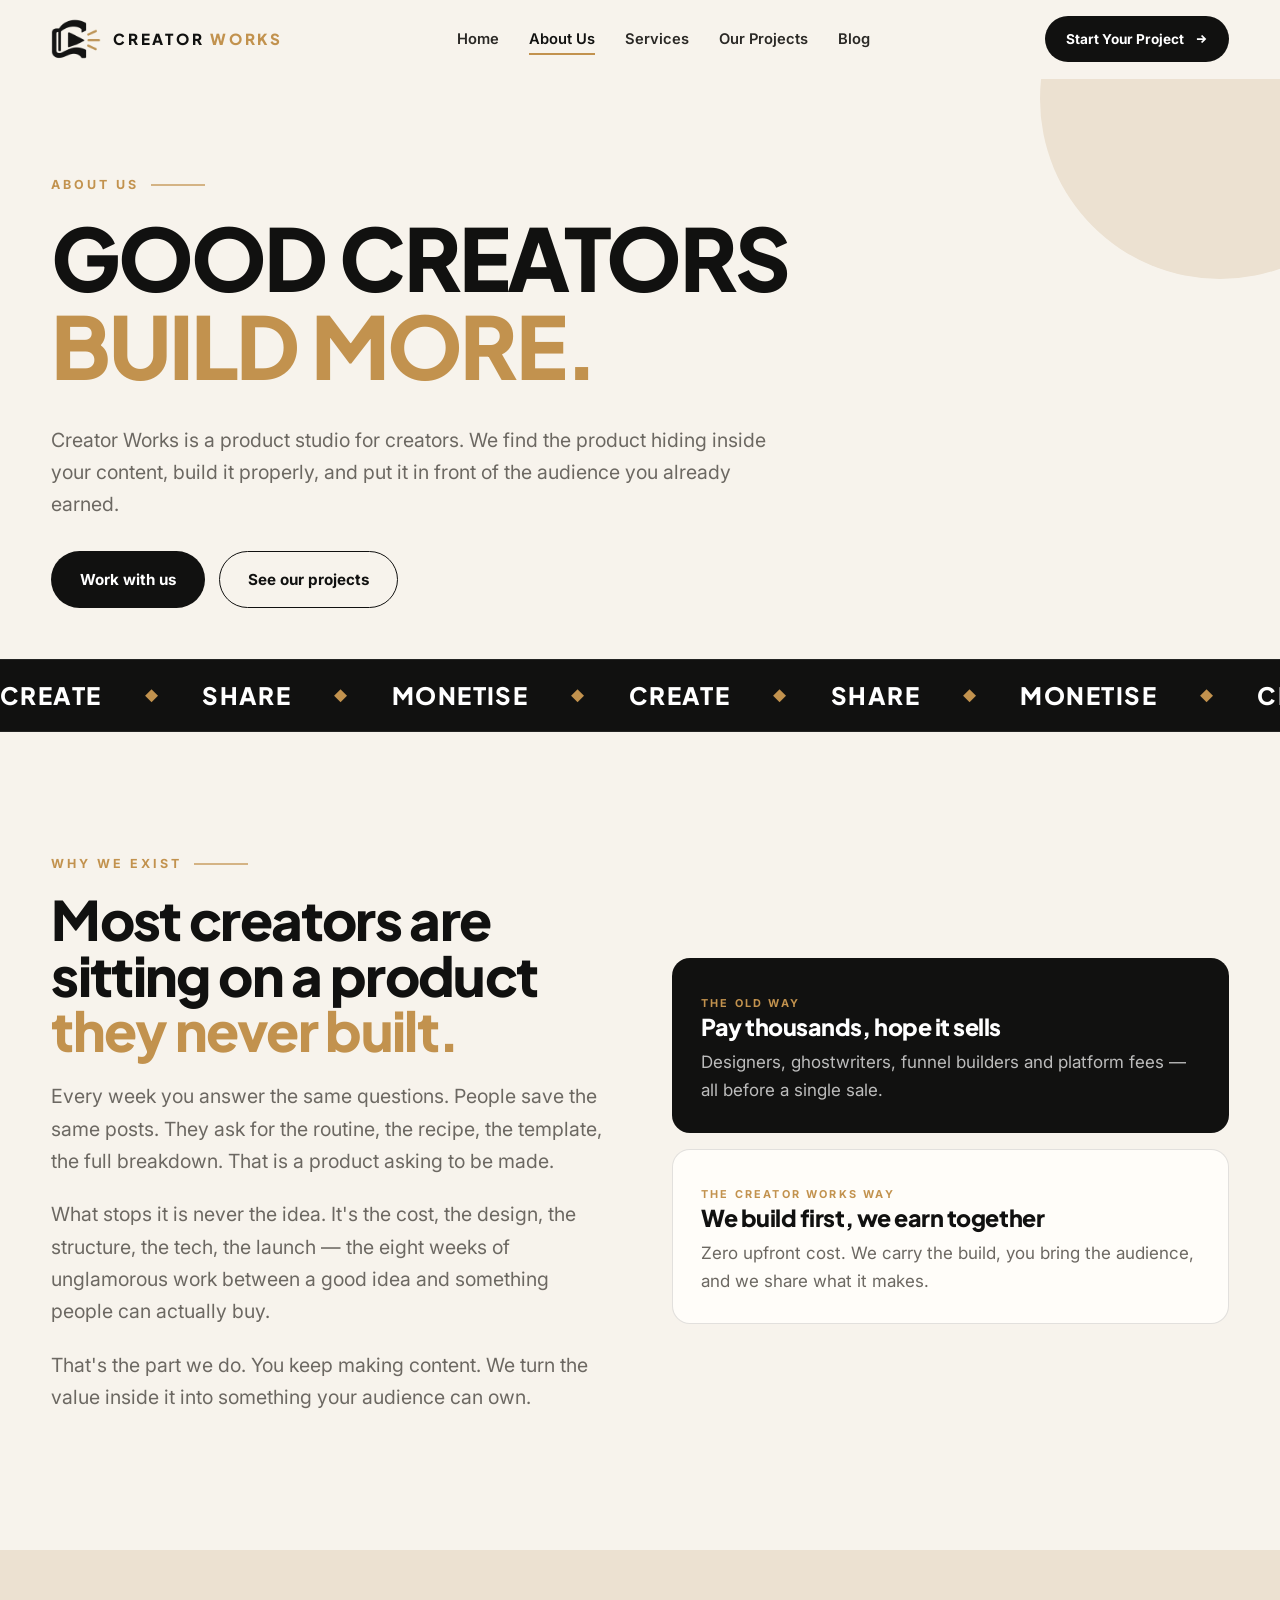
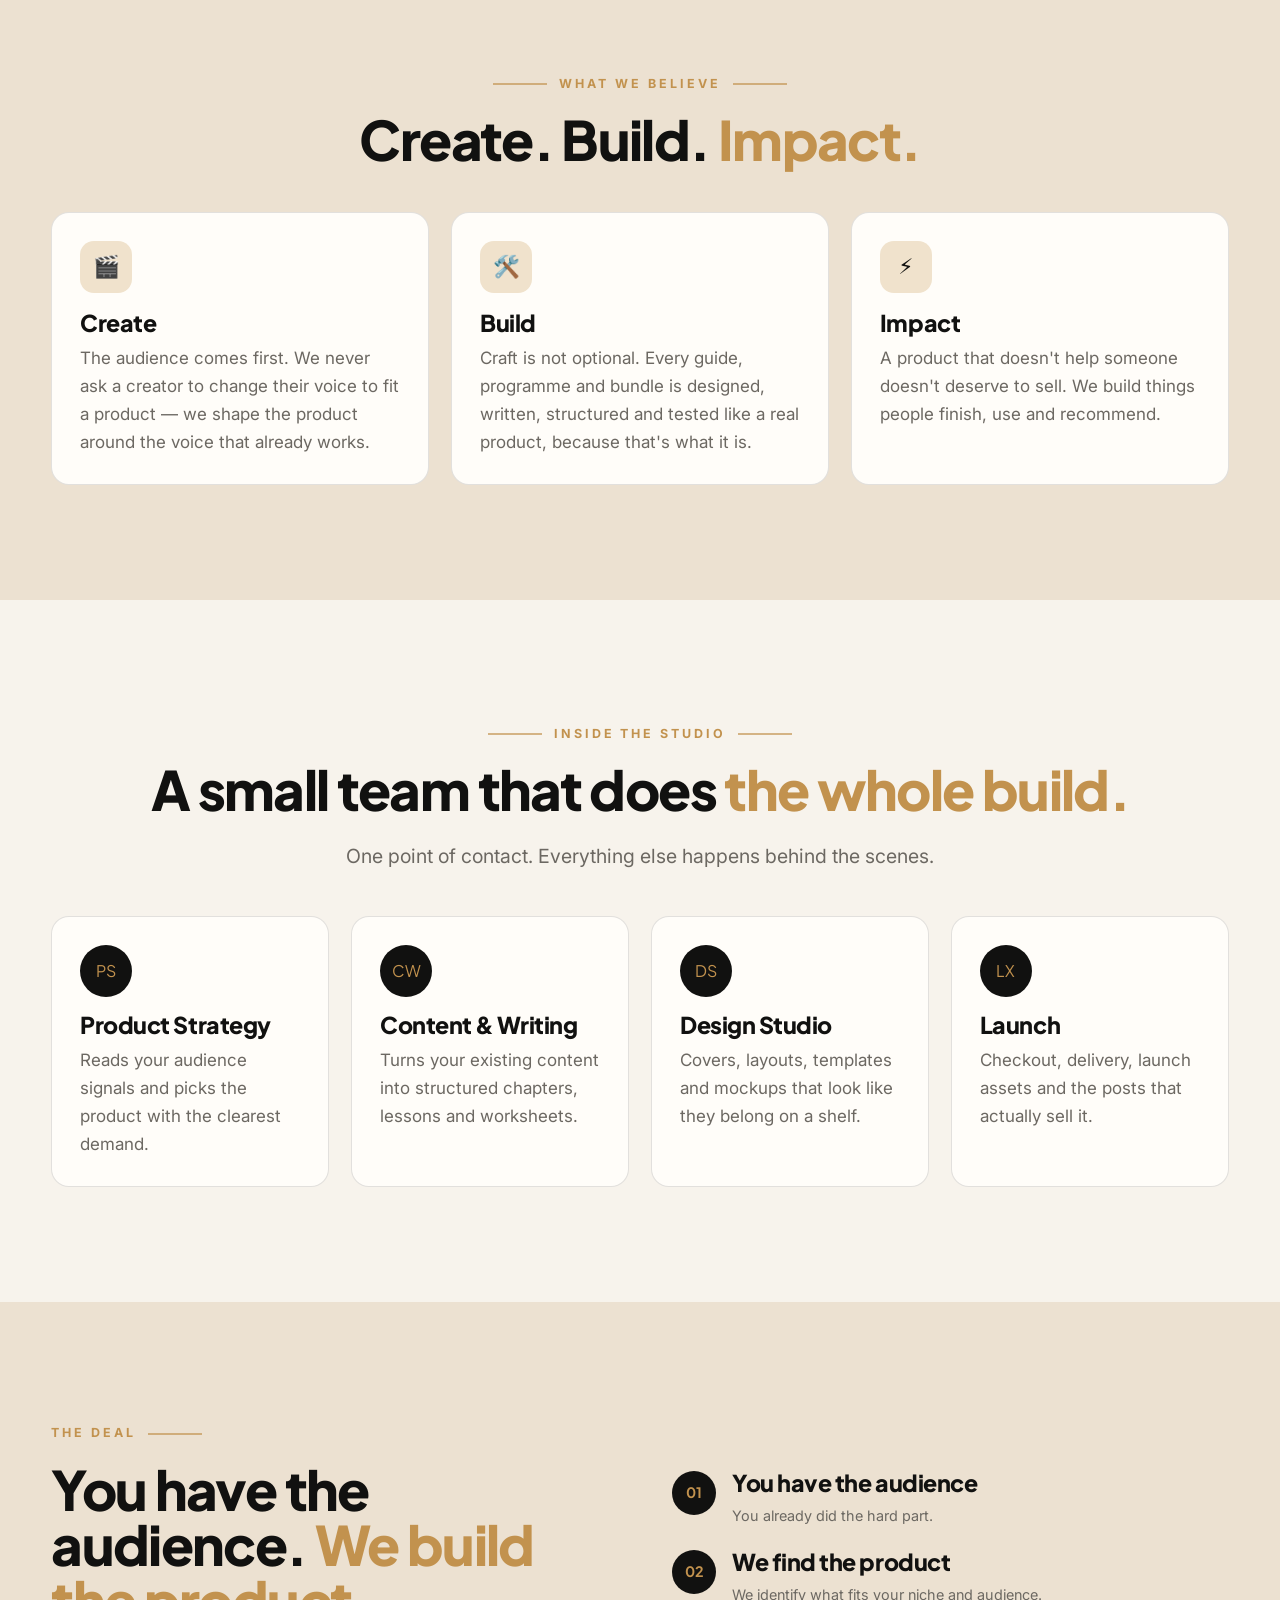
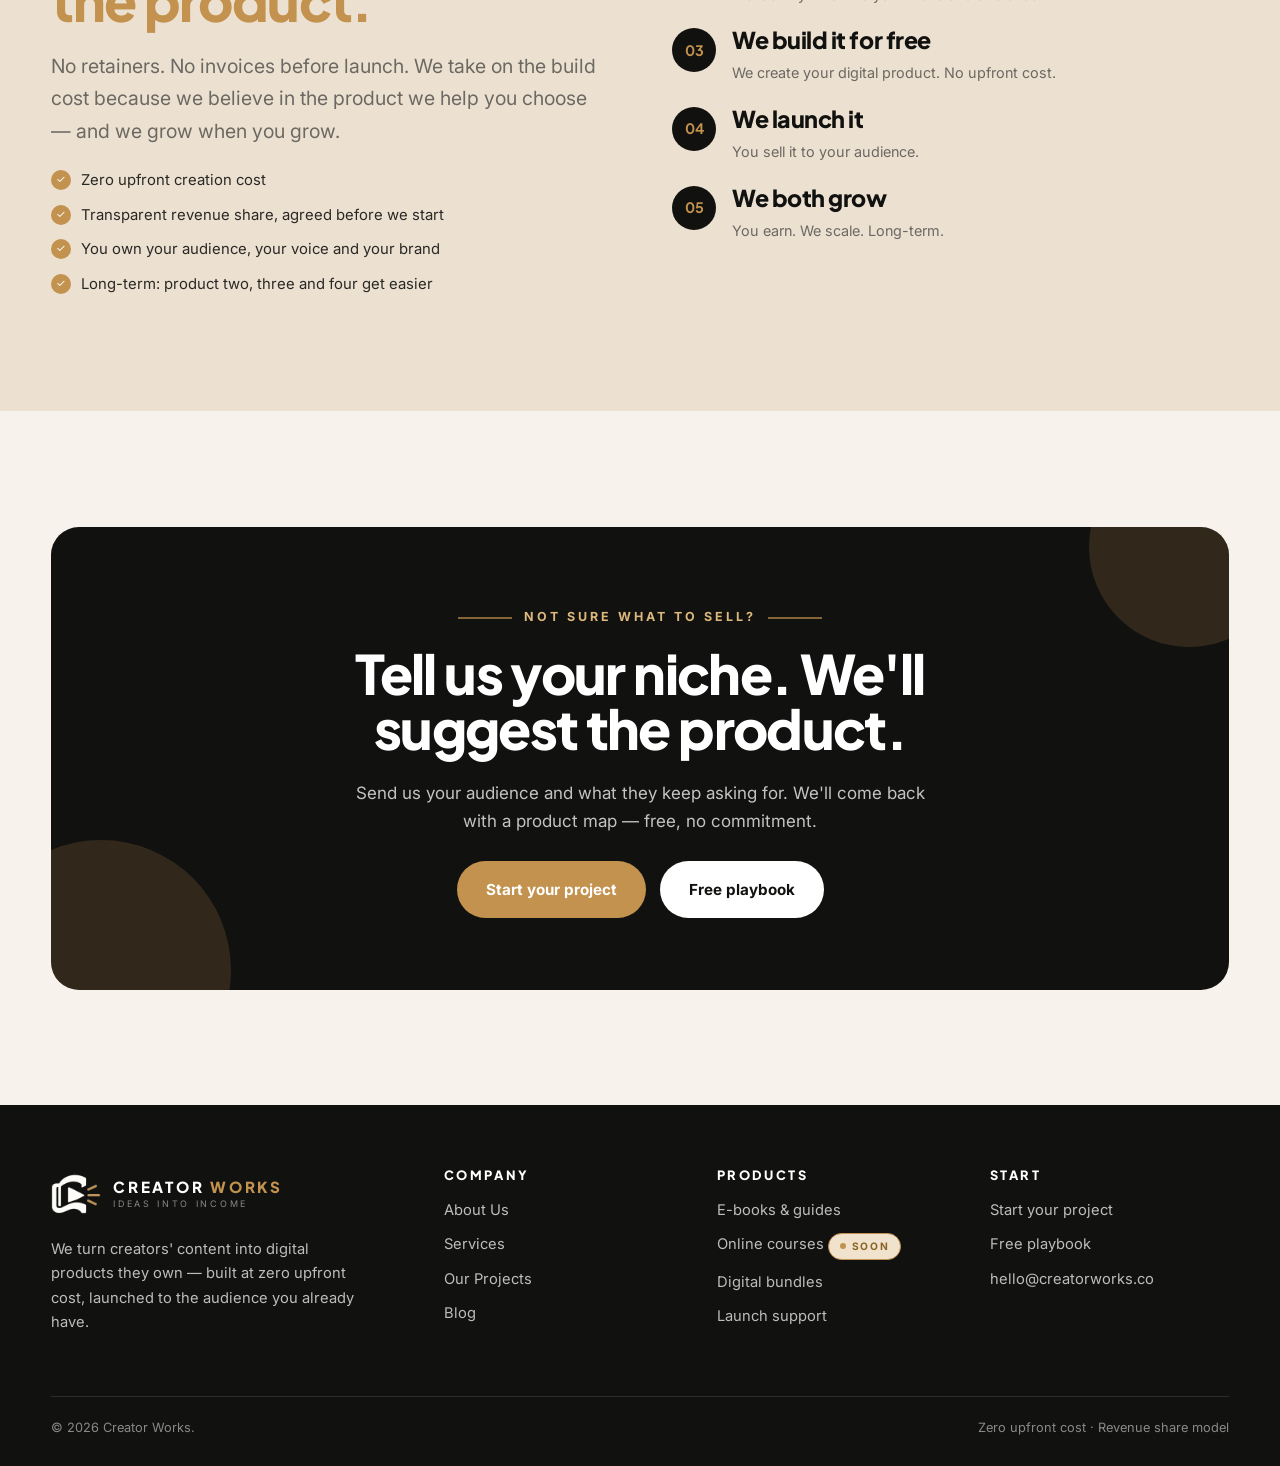
==== commit 8c7d2e6d: "Use the supplied logo artwork Replace the traced SVG with the real mark: the white JPEG background i" ====
--- a/about.html
+++ b/about.html
@@ -5,7 +5,7 @@
 <meta name="viewport" content="width=device-width, initial-scale=1" />
 <title>About Us — Creator Works</title>
 <meta name="description" content="Creator Works is a product studio for creators. We find the product hiding in your content, build it at zero upfront cost, and grow with you." />
-<link rel="icon" href="assets/img/logo-mark.svg" type="image/svg+xml" />
+<link rel="icon" href="assets/img/logo-mark.png" type="image/png" />
 <link rel="preconnect" href="https://fonts.googleapis.com" />
 <link rel="preconnect" href="https://fonts.gstatic.com" crossorigin />
 <link href="https://fonts.googleapis.com/css2?family=Plus+Jakarta+Sans:wght@500;700;800&family=Inter:wght@400;500;600;700&family=Caveat:wght@600;700&display=swap" rel="stylesheet" />
@@ -17,7 +17,7 @@
   <div class="shell">
     <nav class="nav" aria-label="Main">
       <a class="brand" href="index.html">
-        <img class="brand__mark" src="assets/img/logo-mark.svg" alt="" />
+        <img class="brand__mark" src="assets/img/logo-mark.png" alt="" />
         <span class="brand__text">
           <span class="brand__name">Creator <em>Works</em></span>
         </span>
@@ -174,7 +174,7 @@
     <div class="footer__grid">
       <div class="footer__brand">
         <a class="brand" href="index.html">
-          <img class="brand__mark" src="assets/img/logo-mark.svg" alt="" />
+          <img class="brand__mark" src="assets/img/logo-mark-light.png" alt="" />
           <span class="brand__text">
             <span class="brand__name">Creator <em>Works</em></span>
             <span class="brand__tag">Ideas Into Income</span>
--- a/assets/css/style.css
+++ b/assets/css/style.css
@@ -149,7 +149,7 @@
   padding: 14px 0;
 }
 .brand { display: flex; align-items: center; gap: 12px; text-decoration: none; }
-.brand__mark { width: 44px; height: 44px; flex: none; }
+.brand__mark { width: 50px; height: 50px; flex: none; }
 .brand__text { display: flex; flex-direction: column; justify-content: center; line-height: 1; }
 .brand__name {
   font-family: var(--font-display);
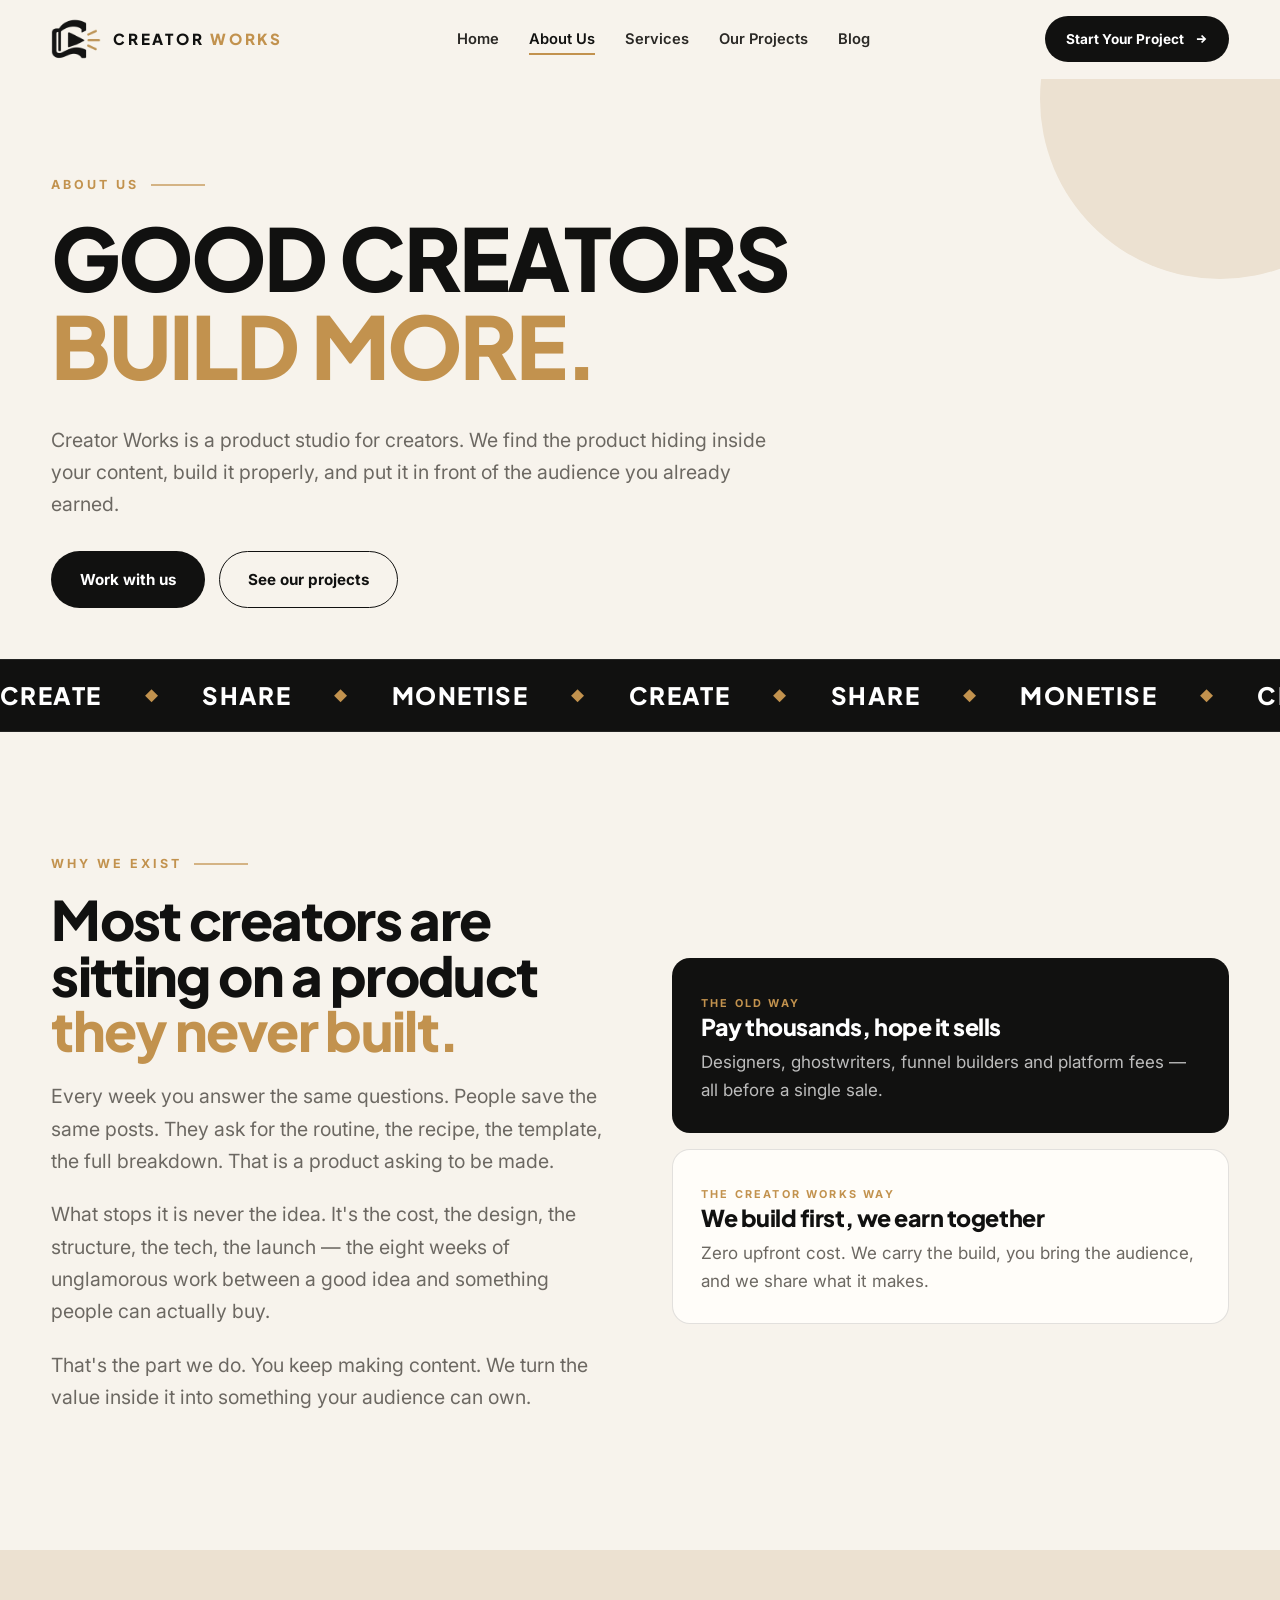
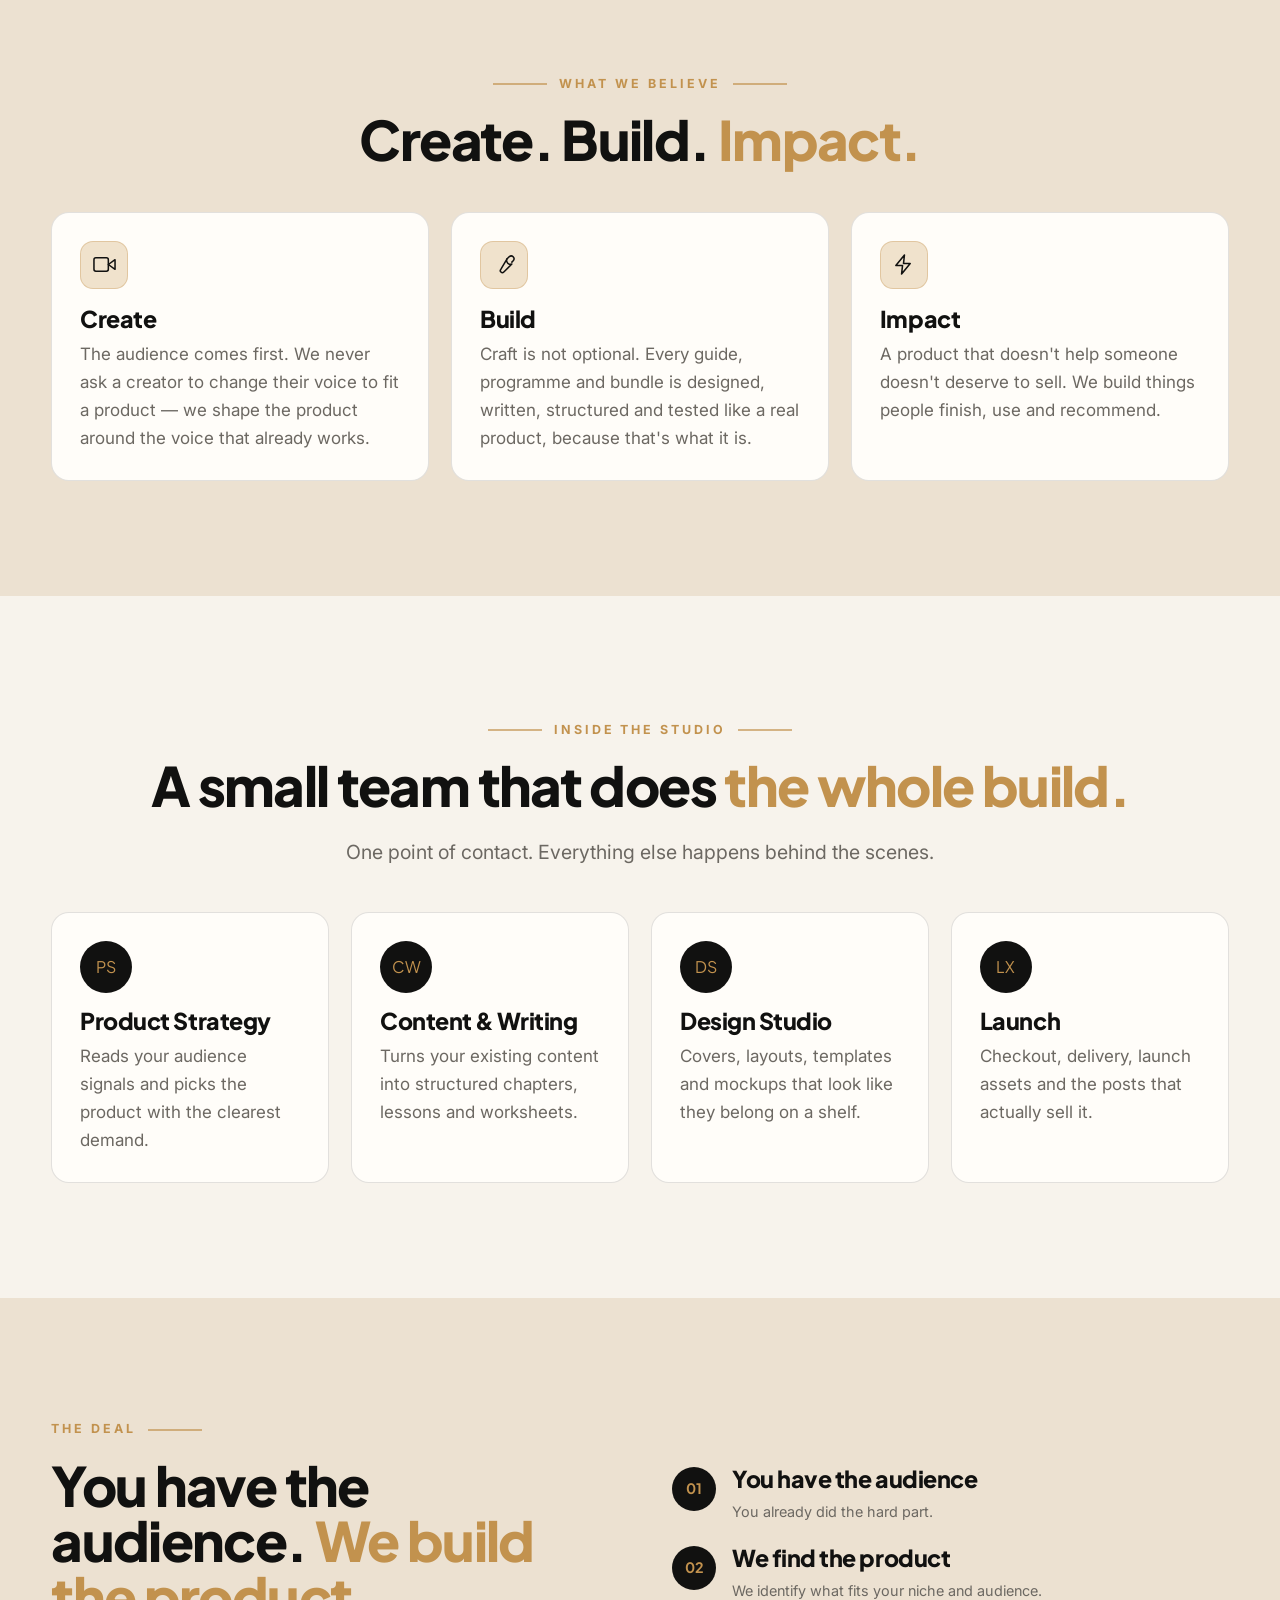
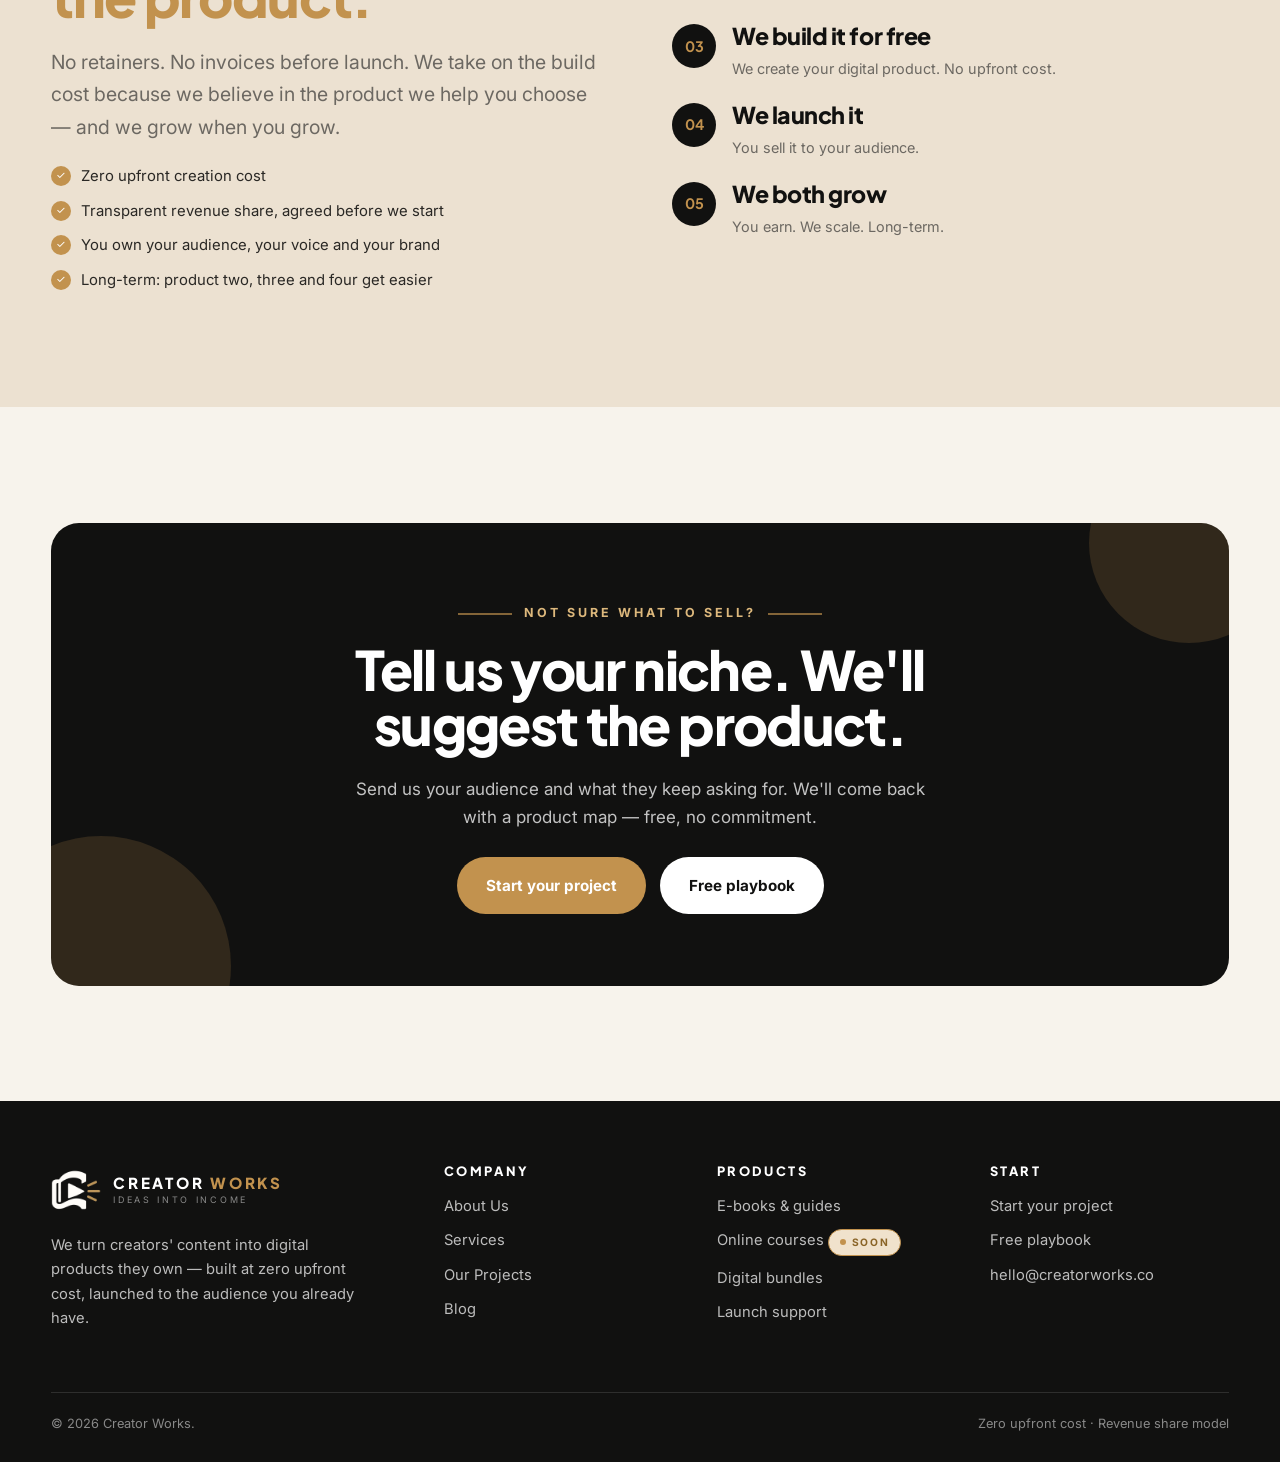
==== commit 43f796a7: "Replace emoji icons with a line icon set All 35 emoji icons across the niche cards, process steps, d" ====
--- a/about.html
+++ b/about.html
@@ -92,17 +92,17 @@
       </div>
       <div class="grid grid--3">
         <div class="card reveal">
-          <div class="card__icon">🎬</div>
+          <div class="card__icon"><svg viewBox="0 0 24 24" aria-hidden="true"><path d="M23 7l-7 5 7 5V7z"/><rect x="1" y="5" width="15" height="14" rx="2"/></svg></div>
           <h3>Create</h3>
           <p>The audience comes first. We never ask a creator to change their voice to fit a product — we shape the product around the voice that already works.</p>
         </div>
         <div class="card reveal">
-          <div class="card__icon">🛠️</div>
+          <div class="card__icon"><svg viewBox="0 0 24 24" aria-hidden="true"><path d="M14.5 6.3a4 4 0 0 0 5.2 5.2l-8.4 8.4a2.1 2.1 0 0 1-3-3l6.2-10.6z"/><path d="M14.5 6.3l2.6-2.6a3 3 0 0 1 4.2 4.2l-1.6 1.6"/></svg></div>
           <h3>Build</h3>
           <p>Craft is not optional. Every guide, programme and bundle is designed, written, structured and tested like a real product, because that's what it is.</p>
         </div>
         <div class="card reveal">
-          <div class="card__icon">⚡</div>
+          <div class="card__icon"><svg viewBox="0 0 24 24" aria-hidden="true"><path d="M13 2L4 13h7l-1 9 9-11h-7l1-9z"/></svg></div>
           <h3>Impact</h3>
           <p>A product that doesn't help someone doesn't deserve to sell. We build things people finish, use and recommend.</p>
         </div>
--- a/assets/css/style.css
+++ b/assets/css/style.css
@@ -967,3 +967,31 @@
   .hero--product .stage { margin: 26px 0 32px; }
   .hero--product .book3d { width: min(100%, 340px); }
 }
+
+/* ---------- line icons ---------- */
+.card__icon svg,
+.step__icon svg,
+.row__icon svg {
+  width: 23px;
+  height: 23px;
+  fill: none;
+  stroke: var(--ink);
+  stroke-width: 1.6;
+  stroke-linecap: round;
+  stroke-linejoin: round;
+}
+.card__icon,
+.step__icon,
+.row__icon {
+  background: var(--gold-wash);
+  border: 1px solid rgba(194, 146, 78, 0.35);
+  display: grid;
+  place-items: center;
+}
+.card__icon { width: 48px; height: 48px; border-radius: 13px; }
+.step__icon { width: 52px; height: 52px; }
+.step__icon svg { width: 22px; height: 22px; }
+.row__icon { width: 44px; height: 44px; border-radius: 12px; }
+.row__icon svg { width: 21px; height: 21px; }
+.card--dark .card__icon { background: rgba(194, 146, 78, 0.16); border-color: rgba(194, 146, 78, 0.4); }
+.card--dark .card__icon svg { stroke: var(--gold-light); }
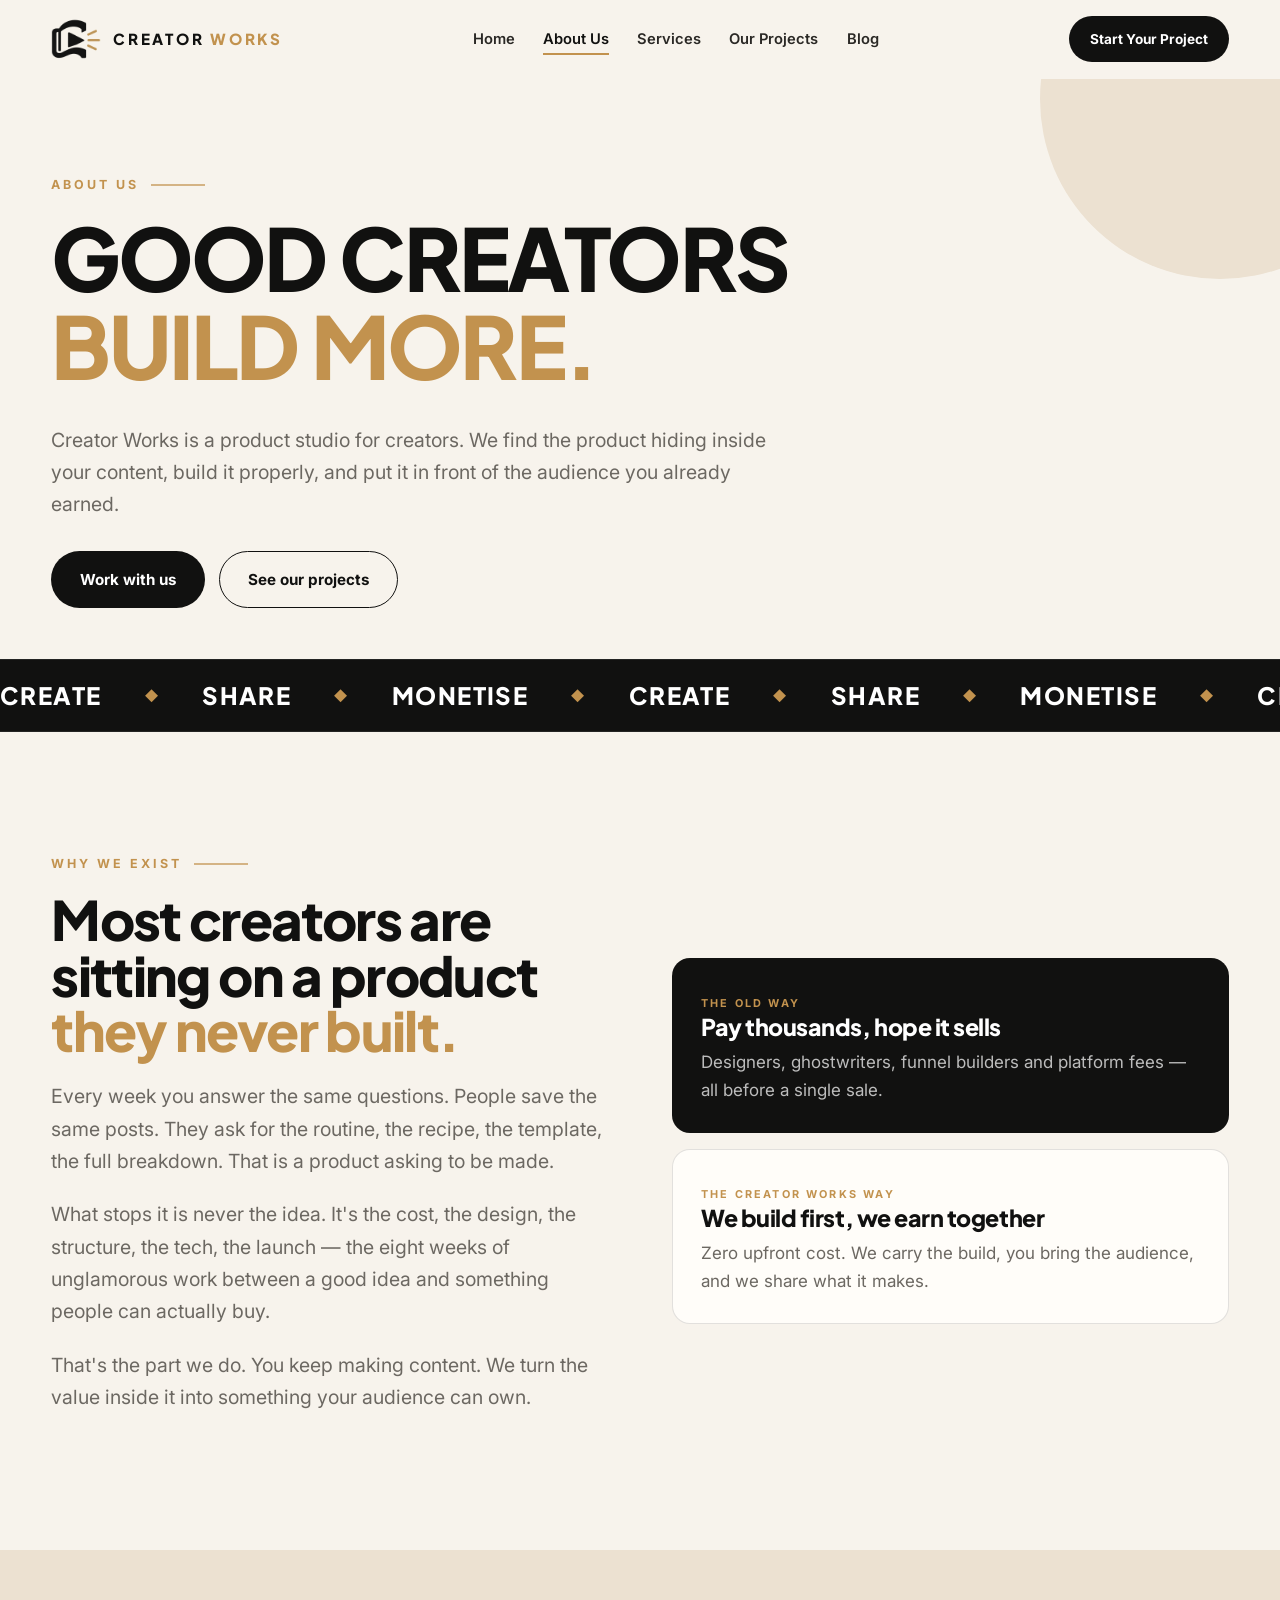
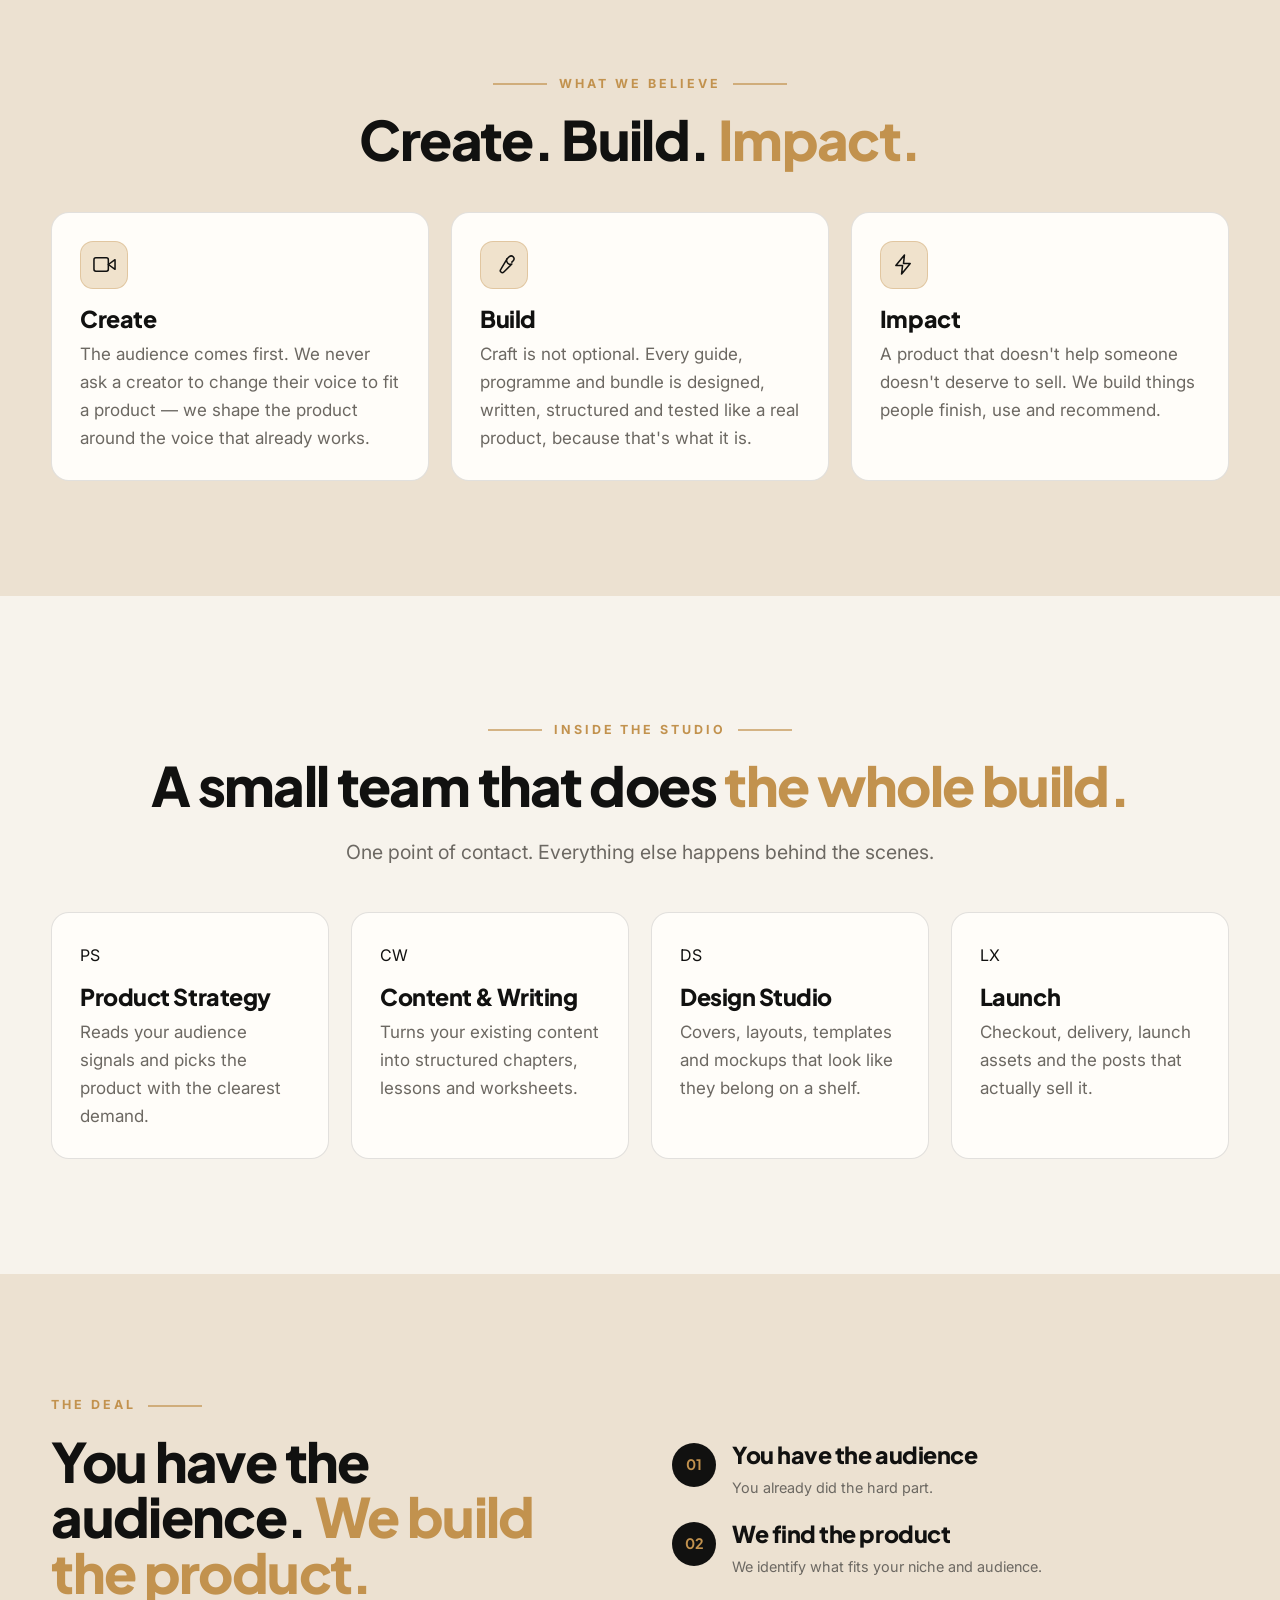
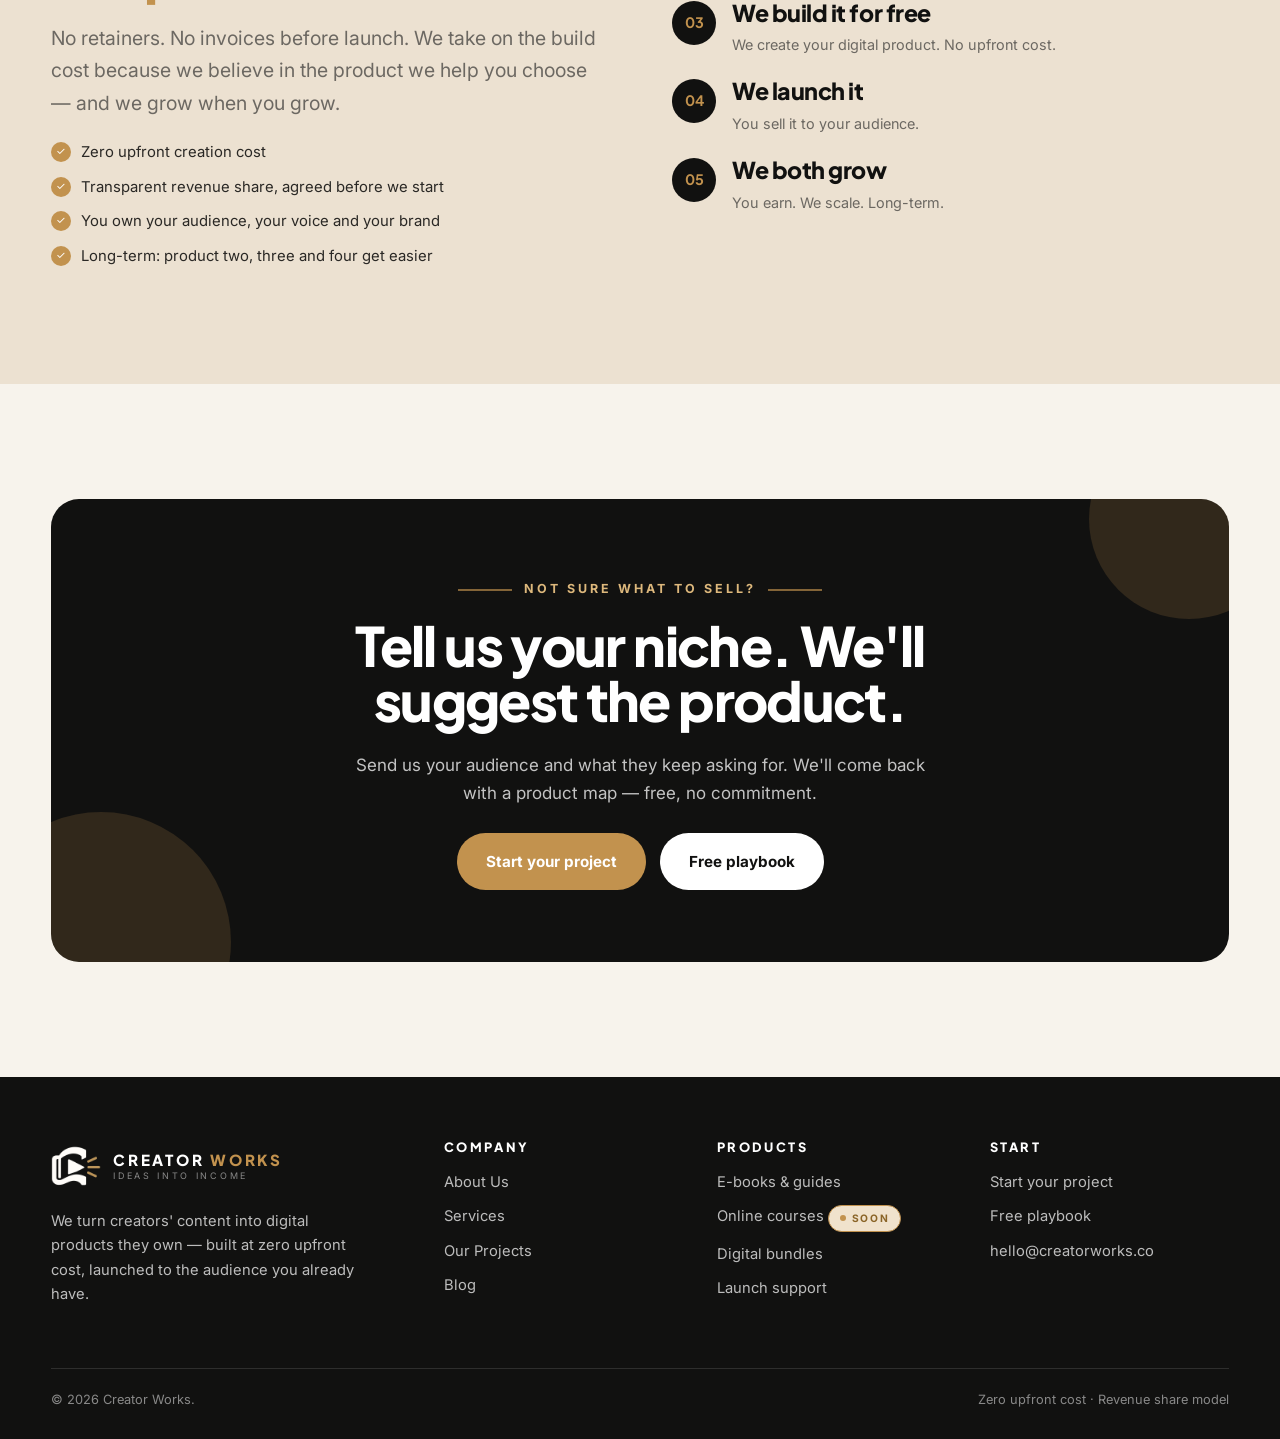
==== commit 20e3c157: "Drop the arrow from the header button Start Your Project reads as text alone in the header on all se" ====
--- a/about.html
+++ b/about.html
@@ -30,7 +30,7 @@
         <a href="blog.html">Blog</a>
       </div>
       <div class="nav__cta">
-        <a class="btn btn--sm" href="start.html">Start Your Project <svg width="14" height="14" viewBox="0 0 24 24" fill="none" stroke="currentColor" stroke-width="3"><path d="M5 12h14M13 6l6 6-6 6"/></svg></a>
+        <a class="btn btn--sm" href="start.html">Start Your Project</a>
         <button class="nav__toggle" type="button" aria-label="Menu" aria-expanded="false"><span></span></button>
       </div>
     </nav>
--- a/assets/css/style.css
+++ b/assets/css/style.css
@@ -120,6 +120,7 @@
   cursor: pointer;
   transition: transform 0.25s var(--ease), box-shadow 0.25s var(--ease), background 0.25s var(--ease), color 0.25s var(--ease);
 }
+.btn { white-space: nowrap; }
 .btn:hover { transform: translateY(-3px); box-shadow: var(--shadow-soft); }
 .btn:active { transform: translateY(0); }
 .btn svg { transition: transform 0.25s var(--ease); }
@@ -166,9 +167,10 @@
   color: var(--muted);
   margin-top: 5px;
 }
-.nav__links { display: flex; align-items: center; gap: 30px; }
+.nav__links { display: flex; align-items: center; gap: clamp(18px, 2.2vw, 30px); }
 .nav__links a {
   text-decoration: none;
+  white-space: nowrap;
   font-size: 0.92rem;
   font-weight: 600;
   color: var(--ink-soft);
@@ -224,6 +226,7 @@
 }
 .hero__blob {
   position: absolute;
+  pointer-events: none;
   border-radius: 50%;
   background: var(--sand);
   filter: blur(2px);
@@ -465,12 +468,35 @@
   border-radius: 50%;
   background: rgba(194, 146, 78, 0.16);
   right: -90px; top: -120px;
-}
+  pointer-events: none;
+}
+/* keep the banner's own content above its decoration */
+.banner > * { position: relative; z-index: 1; }
 .banner__label { font-size: 0.72rem; letter-spacing: 0.24em; text-transform: uppercase; color: var(--gold-light); margin-bottom: 8px; }
 .banner h3 { font-size: clamp(1.3rem, 2.6vw, 2rem); margin: 0; max-width: 24ch; }
-.banner__perks { display: flex; gap: 30px; flex-wrap: wrap; position: relative; z-index: 1; }
-.banner__perk { text-align: center; font-size: 0.78rem; color: rgba(255, 255, 255, 0.8); }
-.banner__perk b { display: block; font-family: var(--font-display); font-size: 1.5rem; color: var(--gold); }
+.banner__perks {
+  display: flex;
+  gap: clamp(26px, 4vw, 52px);
+  flex-wrap: wrap;
+  position: relative;
+  z-index: 1;
+  align-items: flex-start;
+}
+.banner__perk {
+  text-align: center;
+  font-size: clamp(0.86rem, 1.1vw, 0.98rem);
+  line-height: 1.35;
+  color: rgba(255, 255, 255, 0.86);
+}
+.banner__perk b {
+  display: block;
+  font-family: var(--font-display);
+  font-size: clamp(2.2rem, 3.6vw, 3rem);
+  line-height: 1;
+  letter-spacing: -0.03em;
+  color: var(--gold);
+  margin-bottom: 10px;
+}
 
 /* ---------- stats ---------- */
 .stats { display: grid; grid-template-columns: repeat(4, 1fr); gap: 18px; }
@@ -543,6 +569,7 @@
 .project__cover::after {
   content: "";
   position: absolute;
+  pointer-events: none;
   inset: auto -30% -55% auto;
   width: 220px; height: 220px;
   border-radius: 50%;
@@ -694,34 +721,6 @@
 .faq__a { max-height: 0; overflow: hidden; transition: max-height 0.4s var(--ease); }
 .faq__a p { color: var(--muted); padding-bottom: 20px; margin: 0; max-width: 72ch; }
 
-/* ---------- quotes ---------- */
-.quote {
-  background: var(--paper);
-  border: 1px solid var(--line);
-  border-radius: var(--radius);
-  padding: 30px;
-  position: relative;
-}
-.quote::before {
-  content: "\201C";
-  font-family: var(--font-display);
-  font-size: 4rem;
-  color: var(--gold);
-  line-height: 0.6;
-  display: block;
-  margin-bottom: 10px;
-}
-.quote p { font-size: 1rem; }
-.quote footer { display: flex; align-items: center; gap: 12px; font-size: 0.84rem; color: var(--muted); }
-.quote footer b { color: var(--ink); display: block; font-family: var(--font-display); }
-.avatar {
-  width: 40px; height: 40px; border-radius: 50%;
-  background: var(--ink); color: var(--gold);
-  display: grid; place-items: center;
-  font-family: var(--font-display); font-size: 0.85rem;
-  flex: none;
-}
-
 /* ---------- page hero ---------- */
 .page-hero {
   padding: clamp(50px, 7vw, 92px) 0 clamp(30px, 4vw, 54px);
@@ -731,6 +730,7 @@
 .page-hero::after {
   content: "";
   position: absolute;
+  pointer-events: none;
   width: 360px; height: 360px;
   border-radius: 50%;
   background: var(--sand);
@@ -756,6 +756,7 @@
   position: absolute;
   border-radius: 50%;
   background: rgba(194, 146, 78, 0.18);
+  pointer-events: none;
 }
 .cta::before { width: 260px; height: 260px; left: -80px; bottom: -110px; }
 .cta::after { width: 200px; height: 200px; right: -60px; top: -80px; }
@@ -807,7 +808,7 @@
   .stat:nth-child(2) { border-right: 0; }
 }
 
-@media (max-width: 760px) {
+@media (max-width: 1024px) {
   .nav__toggle { display: grid; }
   .nav__links {
     position: absolute;
@@ -822,7 +823,22 @@
   }
   .nav.is-open .nav__links { display: flex; }
   .nav__links a { padding: 13px 0; border-bottom: 1px solid var(--line); }
-  .nav__cta .btn { display: none; }
+
+  /* logo left, call to action centred, menu right */
+  .nav {
+    display: grid;
+    grid-template-columns: 1fr auto 1fr;
+    align-items: center;
+    gap: 10px;
+  }
+  .brand { grid-column: 1; justify-self: start; min-width: 0; }
+  .nav__cta { display: contents; }
+  .nav__cta .btn {
+    grid-column: 2;
+    justify-self: center;
+    white-space: nowrap;
+  }
+  .nav__toggle { grid-column: 3; justify-self: end; }
   .grid--2, .grid--3, .grid--4 { grid-template-columns: 1fr; }
   .hero__hand { display: none; }
   .stage__book { left: -12px; width: 108px; height: 150px; }
@@ -870,59 +886,16 @@
 .ticks li.is-soon::before { background: transparent; border: 1.5px solid var(--gold); color: var(--gold); content: "◷"; font-size: 0.6rem; }
 .row--soon .row__out { background: var(--gold-wash); border: 1px dashed var(--gold); }
 
-/* ---------- 3D book mockup ---------- */
-/* Kept deliberately shallow: a steep rotateY forces the browser to resample
-   the cover and softens its type. Shadows sit on the wrapper, not on the
-   image, so the bitmap is never run through a filter. */
-.book3d {
-  --tilt: -7deg;
-  position: relative;
+/* ---------- product shot (supplied 3D render, transparent PNG) ---------- */
+.book-shot {
+  display: block;
   width: min(100%, 420px);
+  height: auto;
   margin-inline: auto;
-  perspective: 2400px;
-}
-.book3d__inner {
-  position: relative;
-  transform: rotateY(var(--tilt));
-  transition: transform 0.6s var(--ease);
-  border-radius: 3px 8px 8px 3px;
-  box-shadow: 22px 30px 44px -18px rgba(17, 17, 16, 0.45), 4px 6px 14px -8px rgba(17, 17, 16, 0.3);
-}
-.book3d:hover .book3d__inner { transform: rotateY(calc(var(--tilt) - 3deg)); }
-.book3d__cover {
-  display: block;
-  width: 100%;
-  height: auto;
-  border-radius: 3px 8px 8px 3px;
-  background: var(--paper);
-}
-/* spine */
-.book3d__inner::before {
-  content: "";
-  position: absolute;
-  left: 0; top: 0; bottom: 0;
-  width: 18px;
-  border-radius: 3px 0 0 3px;
-  background: linear-gradient(90deg, rgba(17, 17, 16, 0.3), rgba(17, 17, 16, 0.05) 60%, rgba(255, 255, 255, 0.45));
-  pointer-events: none;
-}
-/* page block on the open edge */
-.book3d__inner::after {
-  content: "";
-  position: absolute;
-  right: -8px; top: 1.2%; bottom: 1.2%;
-  width: 9px;
-  border-radius: 0 3px 3px 0;
-  background: repeating-linear-gradient(180deg, #fffdf9 0 2px, #e4dbcd 2px 3px);
-  box-shadow: 2px 2px 6px -2px rgba(17, 17, 16, 0.35);
-  pointer-events: none;
-}
-.book3d--flat .book3d__inner { transform: none; }
-.book3d--sm { width: min(100%, 300px); }
-
-@media (prefers-reduced-motion: reduce) {
-  .book3d:hover .book3d__inner { transform: rotateY(var(--tilt)); }
-}
+  transition: transform 0.5s var(--ease);
+}
+.book-shot:hover { transform: translateY(-8px); }
+.book-shot--sm { width: min(100%, 290px); }
 
 /* split CTA with product shot */
 .cta--split {
@@ -935,10 +908,11 @@
 .cta--split .eyebrow--center::before, .cta--split .eyebrow::after { opacity: 0.65; }
 .cta--split h2, .cta--split p { margin-inline: 0; }
 .cta--split .btn-group { justify-content: flex-start; }
-@media (max-width: 760px) {
-  .cta--split { grid-template-columns: 1fr; text-align: center; }
+@media (max-width: 980px) {
+  .cta--split { grid-template-columns: 1fr; text-align: center; justify-items: center; }
   .cta--split .btn-group { justify-content: center; }
   .cta--split h2, .cta--split p { margin-inline: auto; }
+  .cta--split .book-shot { margin-inline: auto; }
 }
 
 /* ---------- product hero: title, book, then the pitch ---------- */
@@ -965,7 +939,7 @@
     row-gap: 4px;
   }
   .hero--product .stage { margin: 26px 0 32px; }
-  .hero--product .book3d { width: min(100%, 340px); }
+  .hero--product .book-shot { width: min(100%, 300px); }
 }
 
 /* ---------- line icons ---------- */
@@ -995,3 +969,46 @@
 .row__icon svg { width: 21px; height: 21px; }
 .card--dark .card__icon { background: rgba(194, 146, 78, 0.16); border-color: rgba(194, 146, 78, 0.4); }
 .card--dark .card__icon svg { stroke: var(--gold-light); }
+
+/* centre the cover and the buy button once the product hero stacks */
+@media (max-width: 980px) {
+  .hero--product .stage { display: grid; place-items: center; }
+  .hero--product .book-shot { margin-inline: auto; }
+  .hero--product .hero__actions { justify-content: center; }
+  .hero--product .hero__note { justify-content: center; text-align: left; }
+}
+
+/* anchor targets clear the sticky header */
+[id] { scroll-margin-top: 96px; }
+
+/* keep the three perks on one row on a phone */
+@media (max-width: 760px) {
+  .banner__perks {
+    display: grid;
+    grid-template-columns: repeat(3, 1fr);
+    gap: 14px;
+    width: 100%;
+  }
+  .banner__perk { font-size: 0.78rem; }
+  .banner__perk b { font-size: 1.9rem; margin-bottom: 6px; }
+}
+
+/* keep the three-part header row fitting on a narrow phone */
+@media (max-width: 620px) {
+  .brand__mark { width: 40px; height: 40px; }
+  .brand { gap: 9px; }
+  /* the mark alone carries the brand here, so the button can sit dead centre */
+  .brand__text { display: none; }
+  .nav__cta .btn { padding: 10px 16px; font-size: 0.78rem; }
+  .nav__toggle { width: 40px; height: 40px; }
+}
+
+@media (max-width: 400px) {
+  .nav__cta .btn { padding: 10px 14px; font-size: 0.76rem; }
+}
+
+/* between phone and desktop the side columns are tighter: keep the wordmark on one line */
+@media (min-width: 621px) and (max-width: 1024px) {
+  .brand__mark { width: 42px; height: 42px; }
+  .brand__name { font-size: 0.78rem; letter-spacing: 0.14em; white-space: nowrap; }
+}
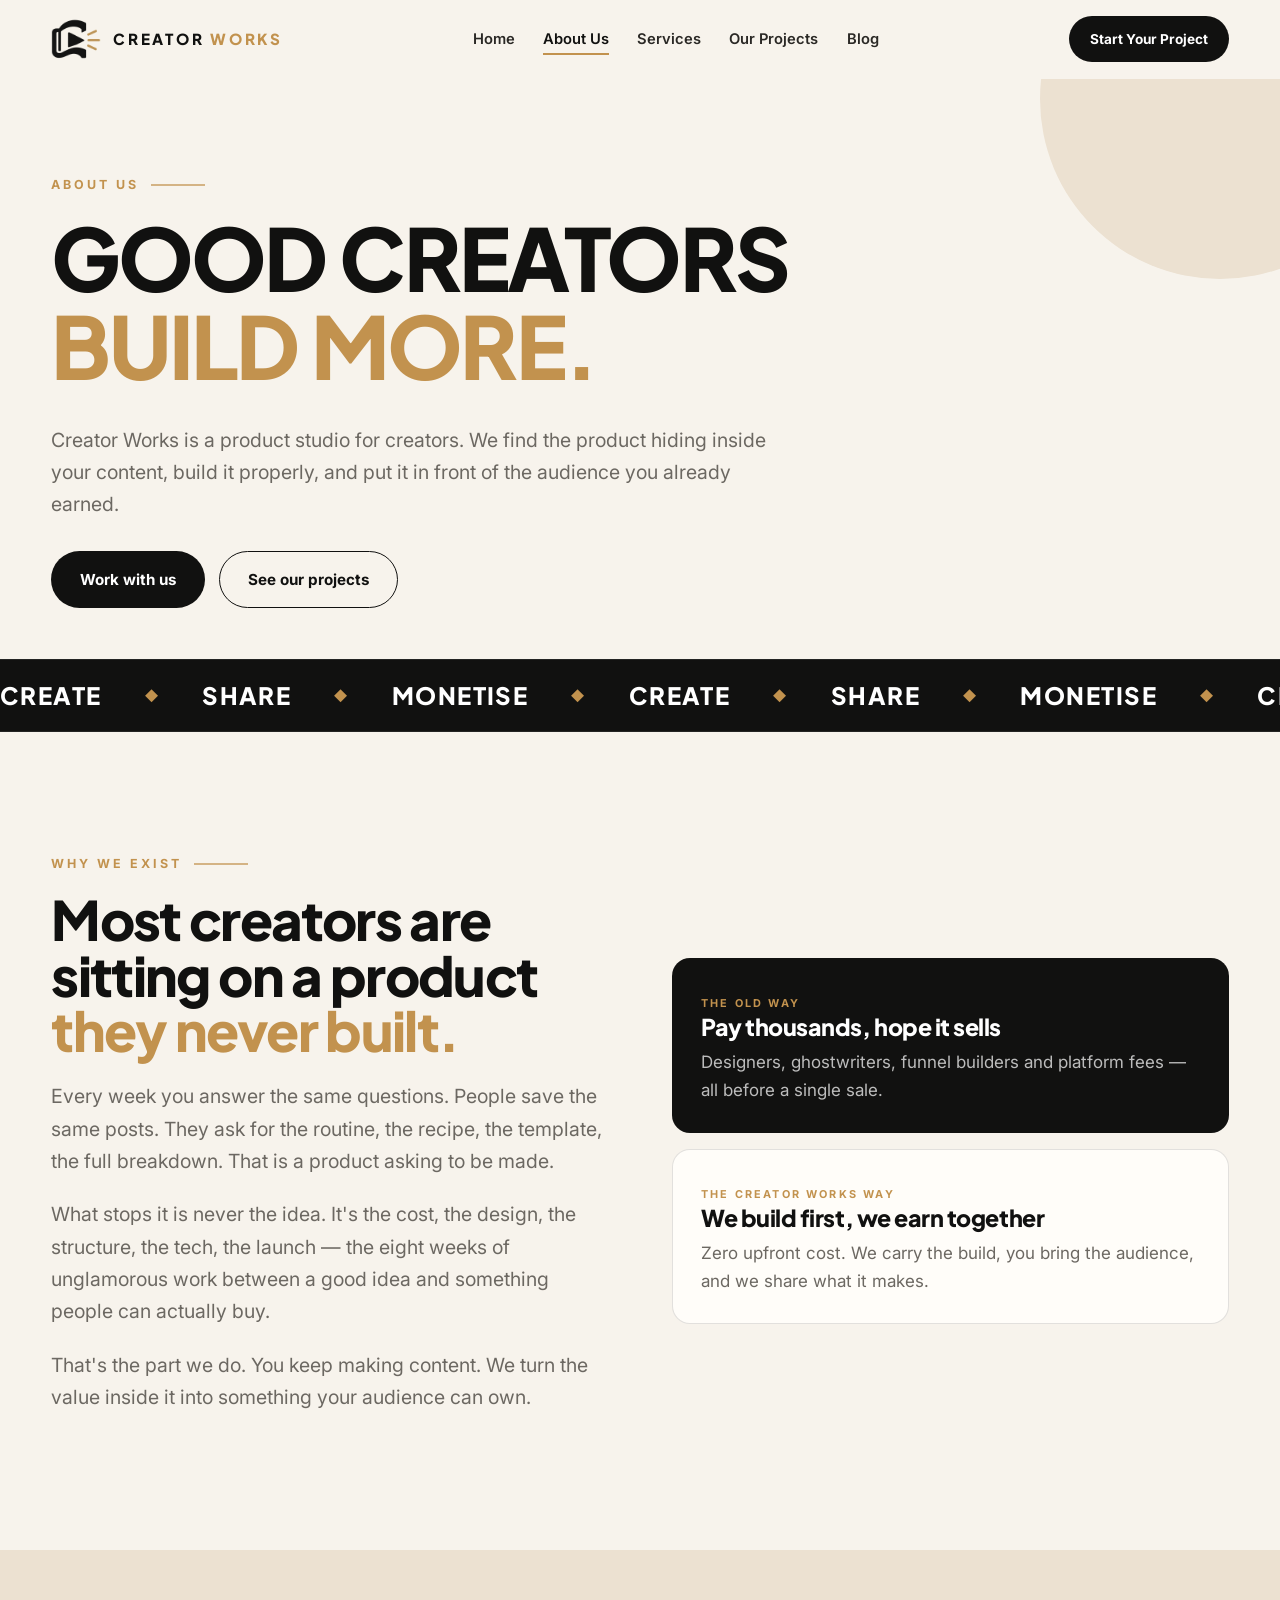
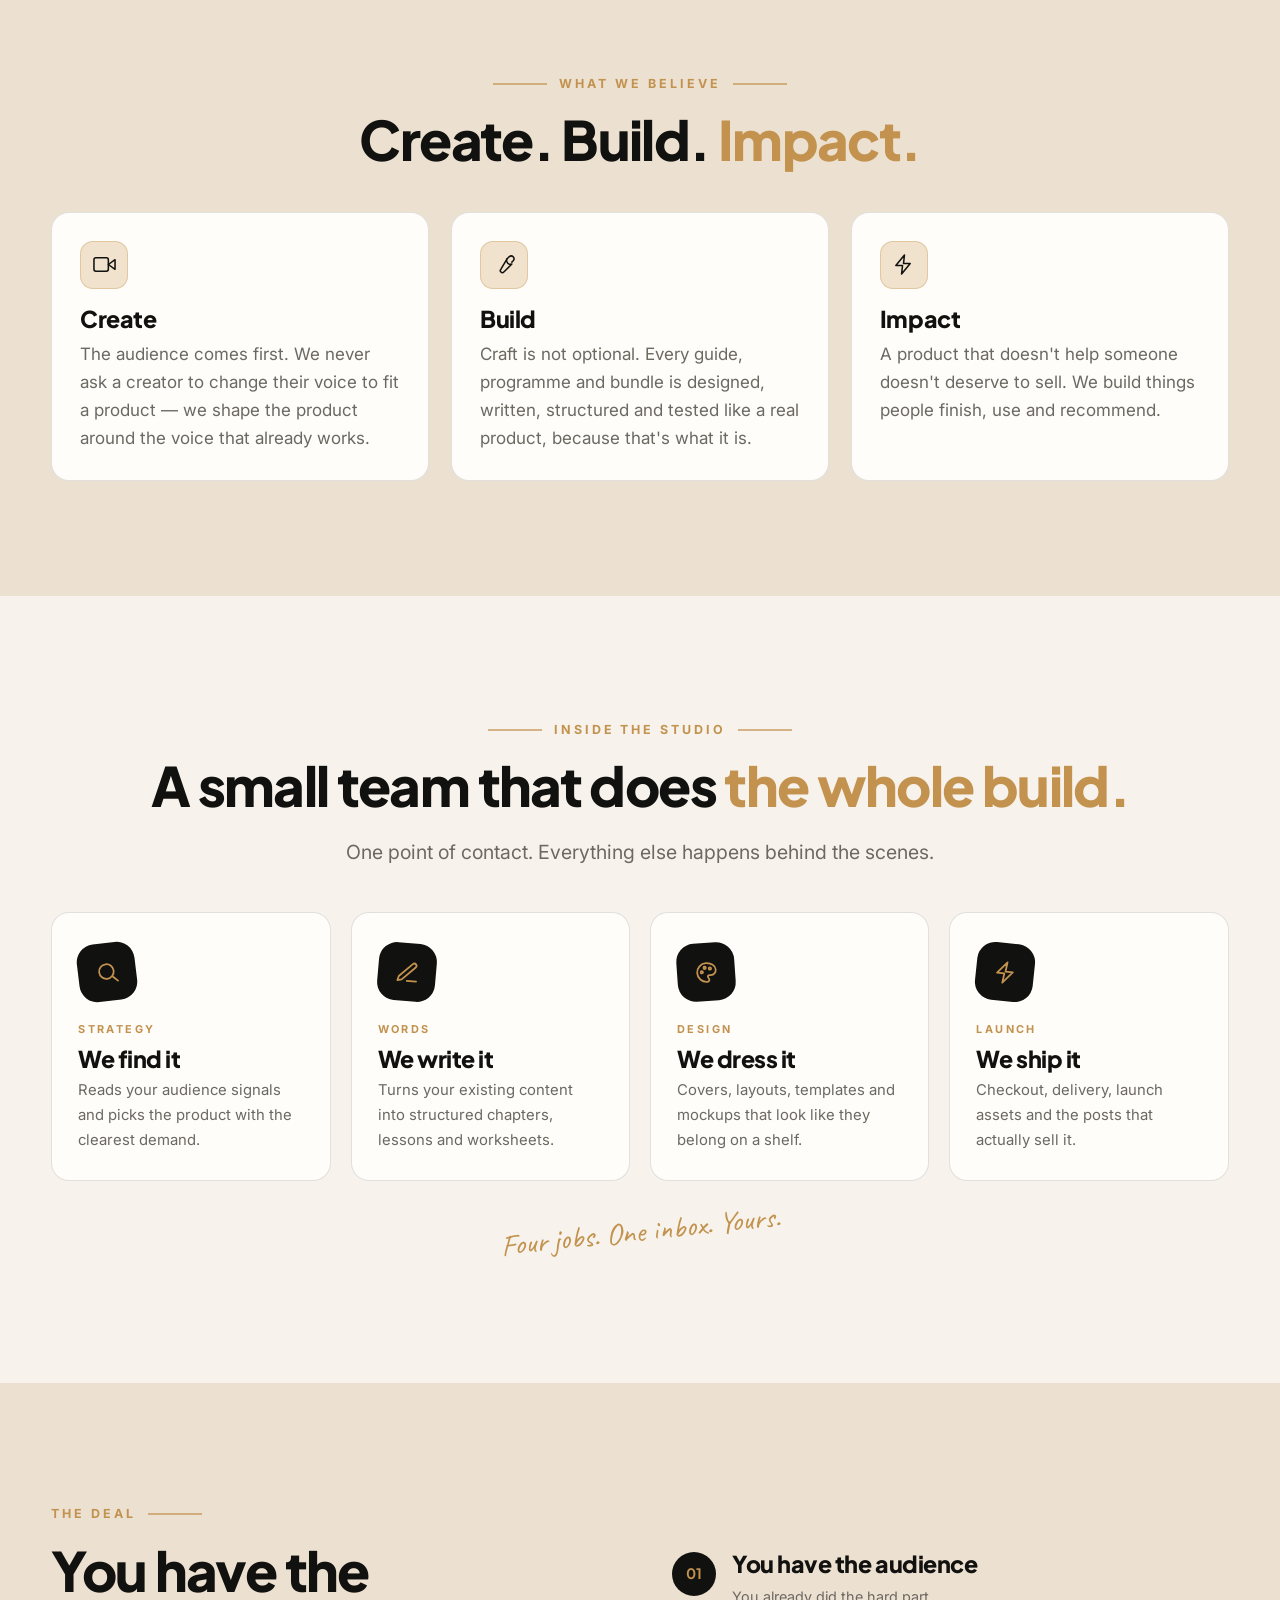
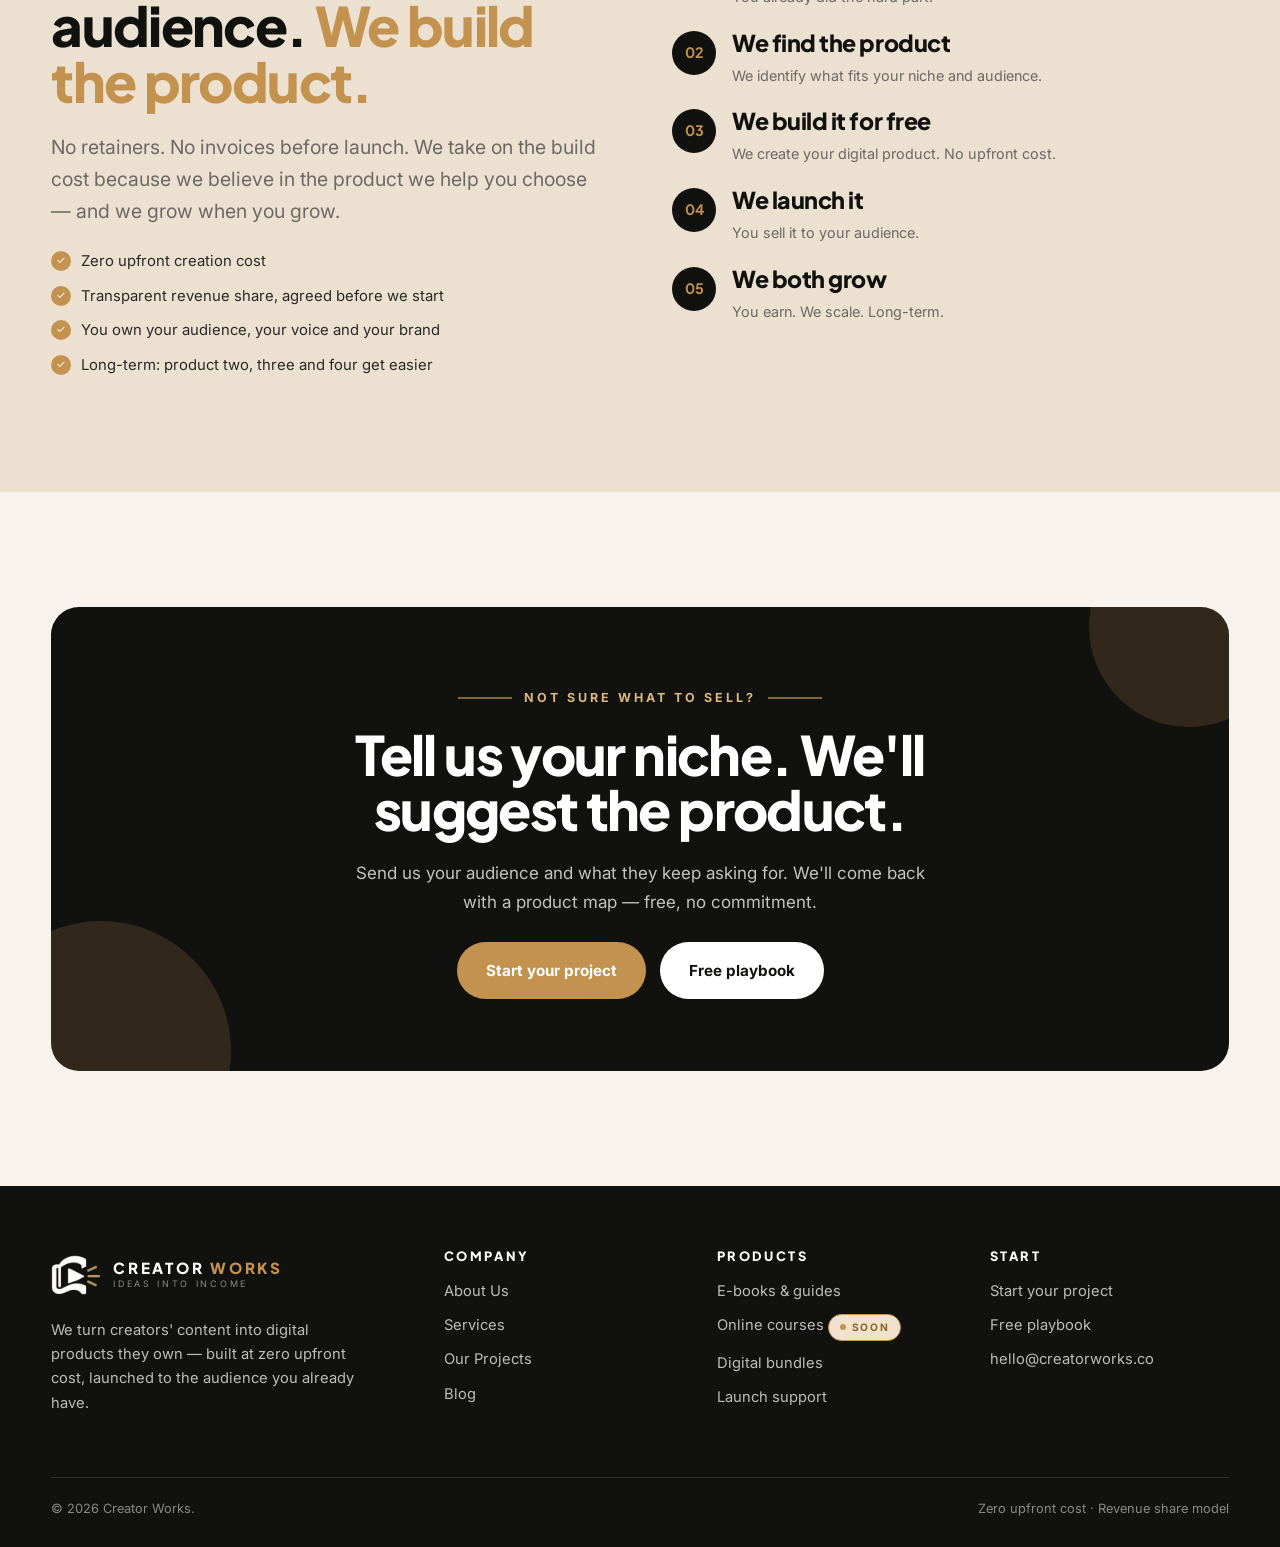
==== commit 4d998e0f: "Give the studio section some life The four roles were plain cards with unstyled initials — the avata" ====
--- a/about.html
+++ b/about.html
@@ -117,12 +117,42 @@
         <h2>A small team that does <span class="gold">the whole build.</span></h2>
         <p class="lead">One point of contact. Everything else happens behind the scenes.</p>
       </div>
-      <div class="grid grid--4">
-        <div class="card reveal"><span class="avatar" style="width:52px;height:52px;font-size:1rem">PS</span><h3 style="margin-top:16px">Product Strategy</h3><p>Reads your audience signals and picks the product with the clearest demand.</p></div>
-        <div class="card reveal"><span class="avatar" style="width:52px;height:52px;font-size:1rem">CW</span><h3 style="margin-top:16px">Content &amp; Writing</h3><p>Turns your existing content into structured chapters, lessons and worksheets.</p></div>
-        <div class="card reveal"><span class="avatar" style="width:52px;height:52px;font-size:1rem">DS</span><h3 style="margin-top:16px">Design Studio</h3><p>Covers, layouts, templates and mockups that look like they belong on a shelf.</p></div>
-        <div class="card reveal"><span class="avatar" style="width:52px;height:52px;font-size:1rem">LX</span><h3 style="margin-top:16px">Launch</h3><p>Checkout, delivery, launch assets and the posts that actually sell it.</p></div>
-      </div>
+      <div class="crew">
+        <article class="crew__card reveal">
+          <div class="crew__icon" style="--tilt:-7deg">
+            <svg viewBox="0 0 24 24" aria-hidden="true"><circle cx="11" cy="11" r="7"/><path d="M21 21l-4.3-4.3"/></svg>
+          </div>
+          <span class="crew__tag">Strategy</span>
+          <h3>We find it</h3>
+          <p>Reads your audience signals and picks the product with the clearest demand.</p>
+        </article>
+        <article class="crew__card reveal">
+          <div class="crew__icon" style="--tilt:5deg">
+            <svg viewBox="0 0 24 24" aria-hidden="true"><path d="M12 20h9"/><path d="M16.5 3.5a2.1 2.1 0 0 1 3 3L7 19l-4 1 1-4 12.5-12.5z"/></svg>
+          </div>
+          <span class="crew__tag">Words</span>
+          <h3>We write it</h3>
+          <p>Turns your existing content into structured chapters, lessons and worksheets.</p>
+        </article>
+        <article class="crew__card reveal">
+          <div class="crew__icon" style="--tilt:-4deg">
+            <svg viewBox="0 0 24 24" aria-hidden="true"><path d="M12 3a9 9 0 0 0 0 18c1.4 0 2.2-.9 2.2-2 0-1.4-1.2-1.7-1.2-2.8 0-.8.7-1.4 1.6-1.4H16a5 5 0 0 0 5-5c0-3.7-4-6.8-9-6.8z"/><circle cx="7.5" cy="11.5" r="1.1"/><circle cx="10.5" cy="7.5" r="1.1"/><circle cx="15.5" cy="8.5" r="1.1"/></svg>
+          </div>
+          <span class="crew__tag">Design</span>
+          <h3>We dress it</h3>
+          <p>Covers, layouts, templates and mockups that look like they belong on a shelf.</p>
+        </article>
+        <article class="crew__card reveal">
+          <div class="crew__icon" style="--tilt:6deg">
+            <svg viewBox="0 0 24 24" aria-hidden="true"><path d="M13 2L4 13h7l-1 9 9-11h-7l1-9z"/></svg>
+          </div>
+          <span class="crew__tag">Launch</span>
+          <h3>We ship it</h3>
+          <p>Checkout, delivery, launch assets and the posts that actually sell it.</p>
+        </article>
+      </div>
+
+      <p class="center" style="margin-top:34px"><span class="hand">Four jobs. One inbox. Yours.</span></p>
     </div>
   </section>
 
--- a/assets/css/style.css
+++ b/assets/css/style.css
@@ -1012,3 +1012,71 @@
   .brand__mark { width: 42px; height: 42px; }
   .brand__name { font-size: 0.78rem; letter-spacing: 0.14em; white-space: nowrap; }
 }
+
+/* ---------- inside the studio ---------- */
+.crew {
+  display: grid;
+  grid-template-columns: repeat(4, 1fr);
+  gap: 20px;
+}
+.crew__card {
+  position: relative;
+  background: var(--paper);
+  border: 1px solid var(--line);
+  border-radius: var(--radius);
+  padding: 30px 26px 28px;
+  overflow: hidden;
+  transition: transform 0.35s var(--ease), box-shadow 0.35s var(--ease), border-color 0.35s var(--ease);
+}
+/* a gold wash that rises out of the corner on hover */
+.crew__card::after {
+  content: "";
+  position: absolute;
+  right: -70px; bottom: -70px;
+  width: 150px; height: 150px;
+  border-radius: 50%;
+  background: var(--gold-wash);
+  transform: scale(0.4);
+  opacity: 0;
+  transition: transform 0.45s var(--ease), opacity 0.45s var(--ease);
+  pointer-events: none;
+}
+.crew__card:hover { transform: translateY(-8px); box-shadow: var(--shadow); border-color: var(--gold); }
+.crew__card:hover::after { transform: scale(1); opacity: 1; }
+.crew__card > * { position: relative; z-index: 1; }
+
+.crew__icon {
+  width: 58px; height: 58px;
+  border-radius: 18px;
+  background: var(--ink);
+  display: grid;
+  place-items: center;
+  margin-bottom: 20px;
+  transform: rotate(var(--tilt, 0deg));
+  transition: transform 0.4s var(--ease), background 0.4s var(--ease);
+}
+.crew__icon svg {
+  width: 25px; height: 25px;
+  fill: none;
+  stroke: var(--gold);
+  stroke-width: 1.7;
+  stroke-linecap: round;
+  stroke-linejoin: round;
+}
+.crew__card:hover .crew__icon { transform: rotate(0deg) scale(1.06); background: var(--gold); }
+.crew__card:hover .crew__icon svg { stroke: #fff; }
+
+.crew__tag {
+  display: block;
+  font-size: 0.68rem;
+  font-weight: 700;
+  letter-spacing: 0.22em;
+  text-transform: uppercase;
+  color: var(--gold);
+  margin-bottom: 8px;
+}
+.crew__card h3 { margin: 0 0 8px; }
+.crew__card p { margin: 0; color: var(--muted); font-size: 0.93rem; }
+
+@media (max-width: 980px) { .crew { grid-template-columns: repeat(2, 1fr); } }
+@media (max-width: 560px) { .crew { grid-template-columns: 1fr; } }
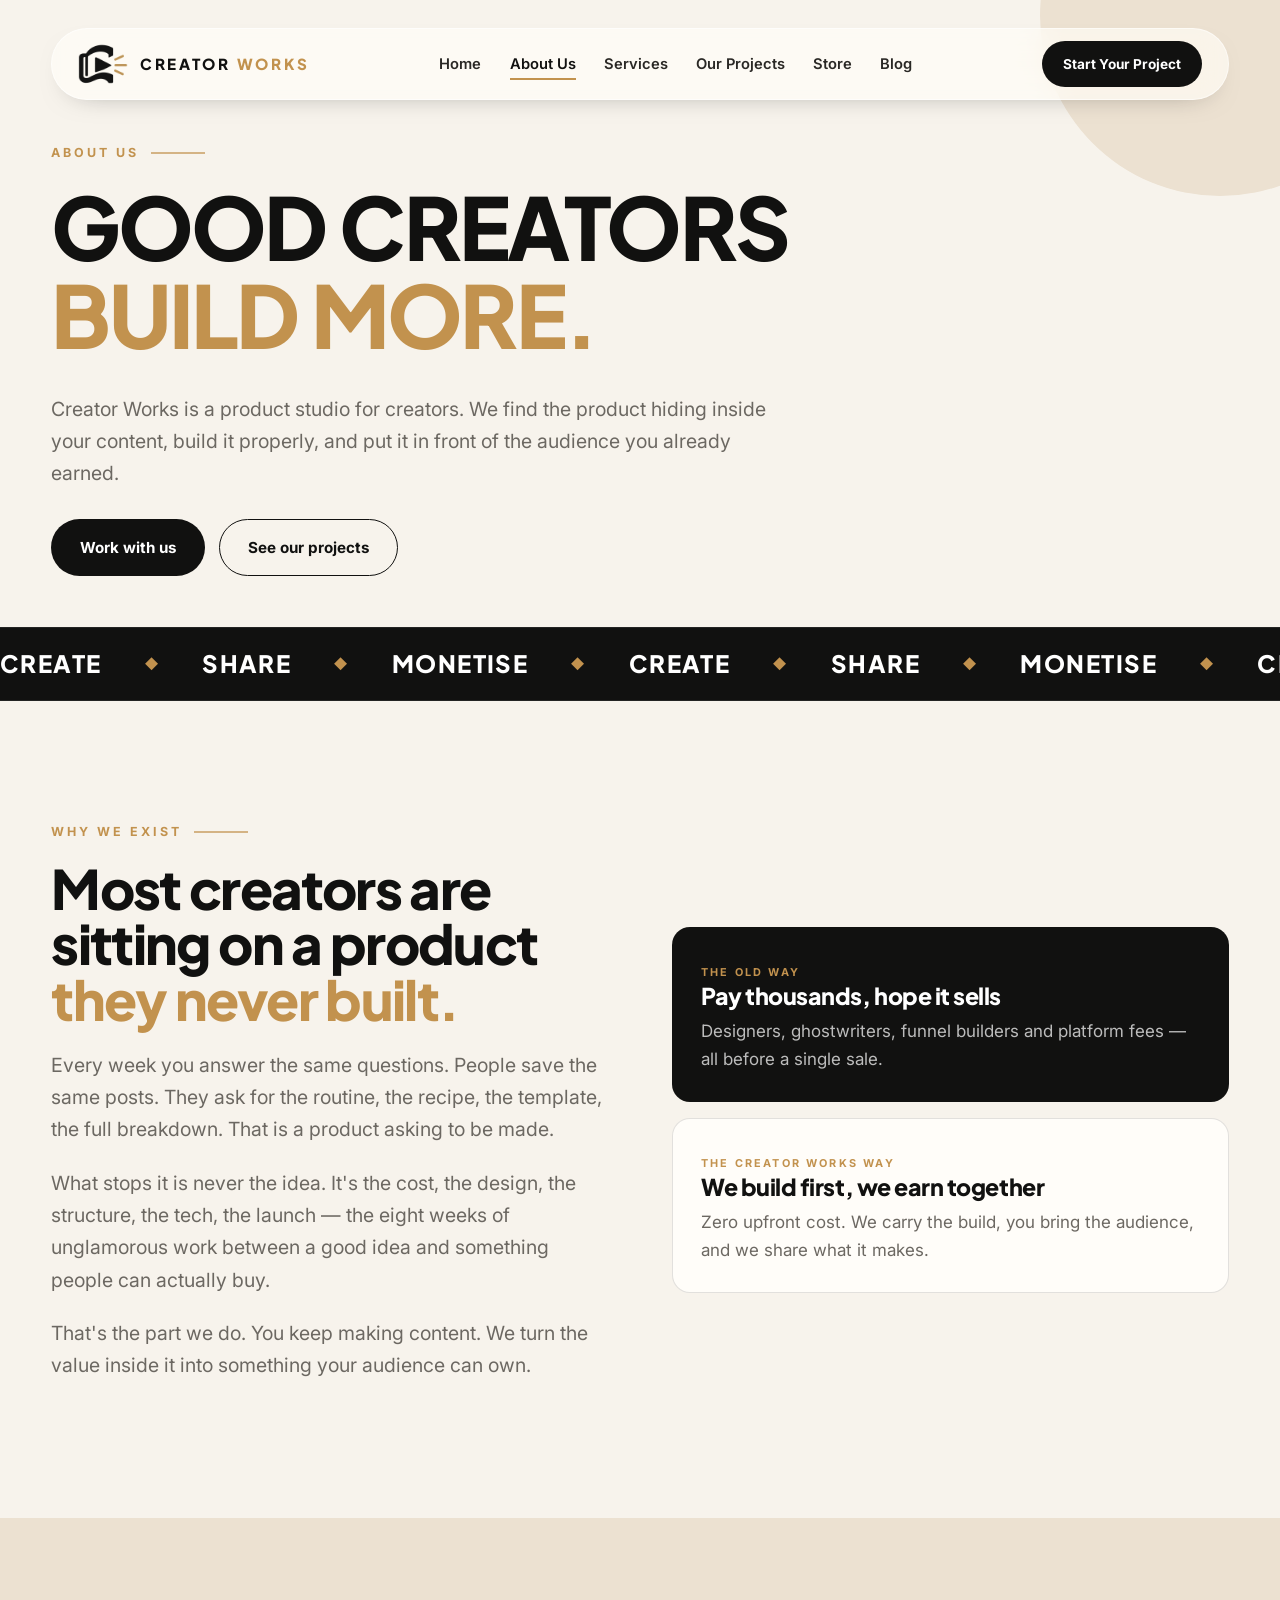
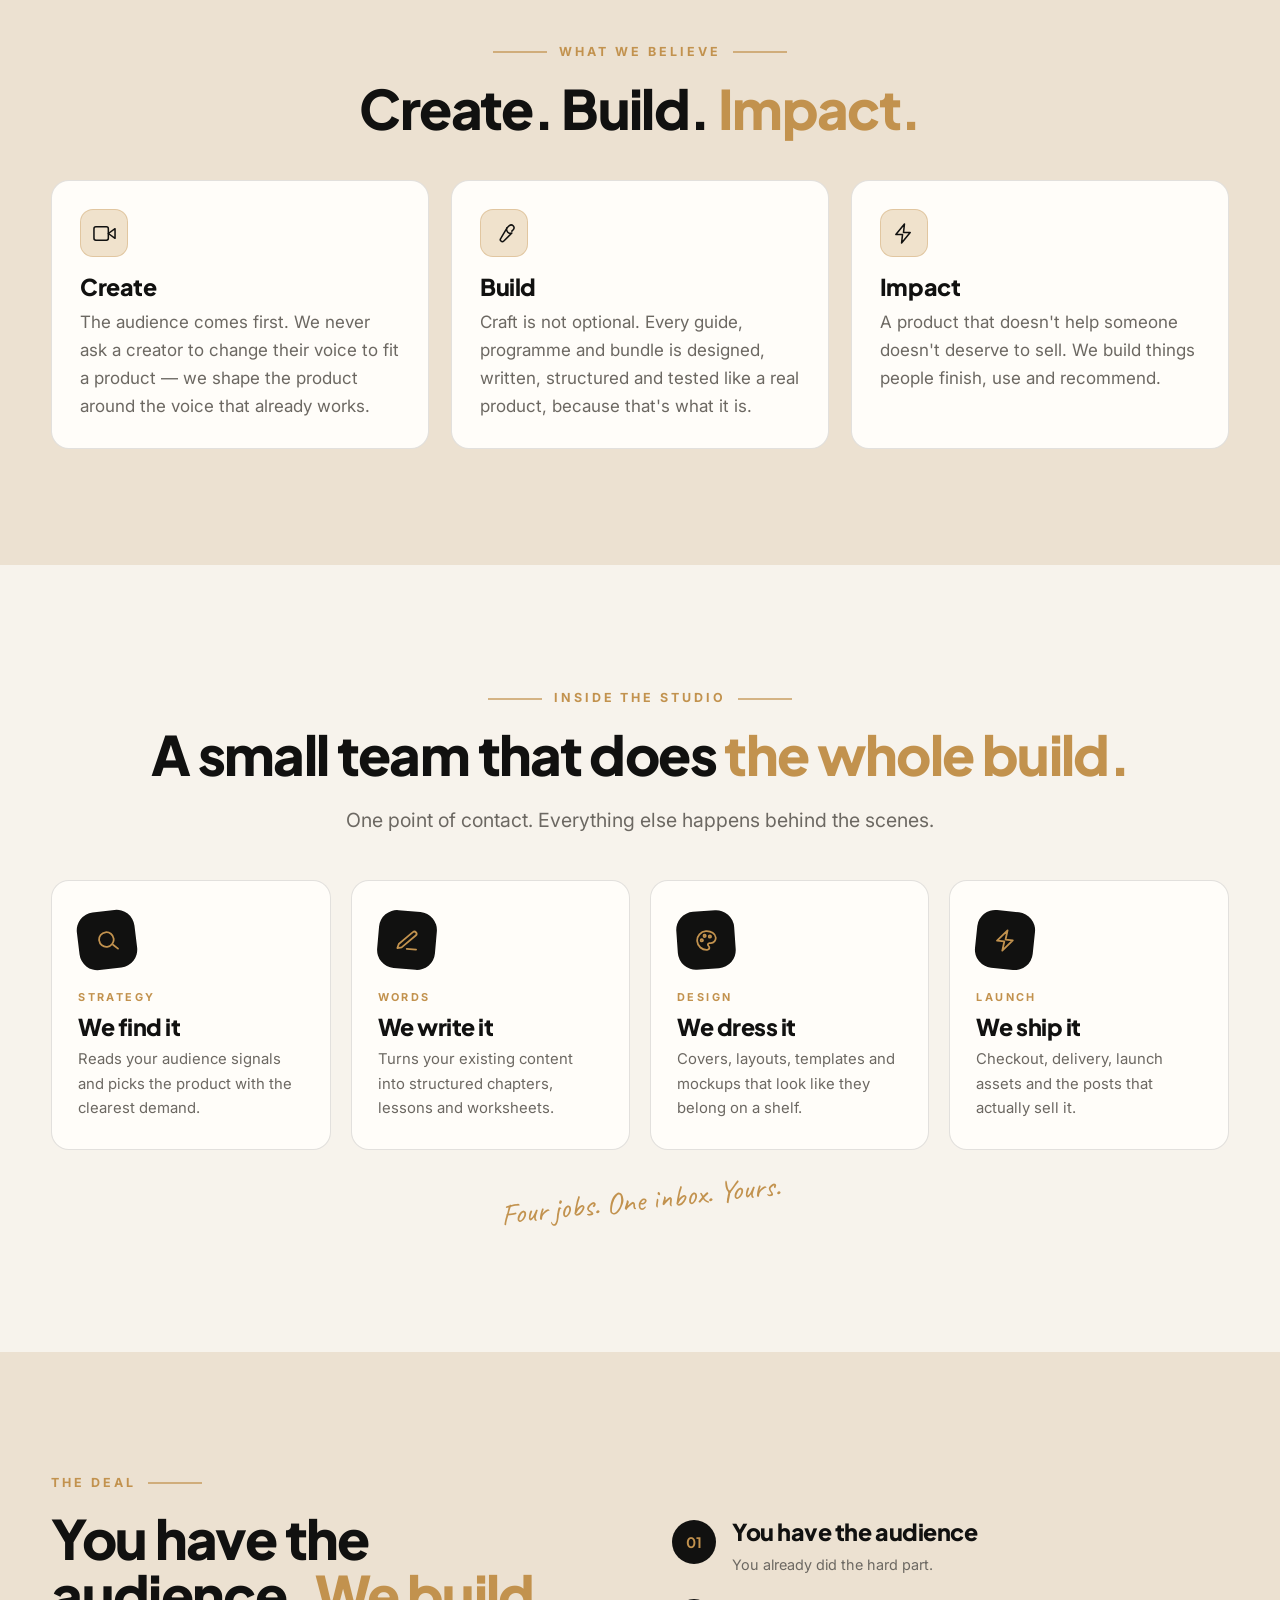
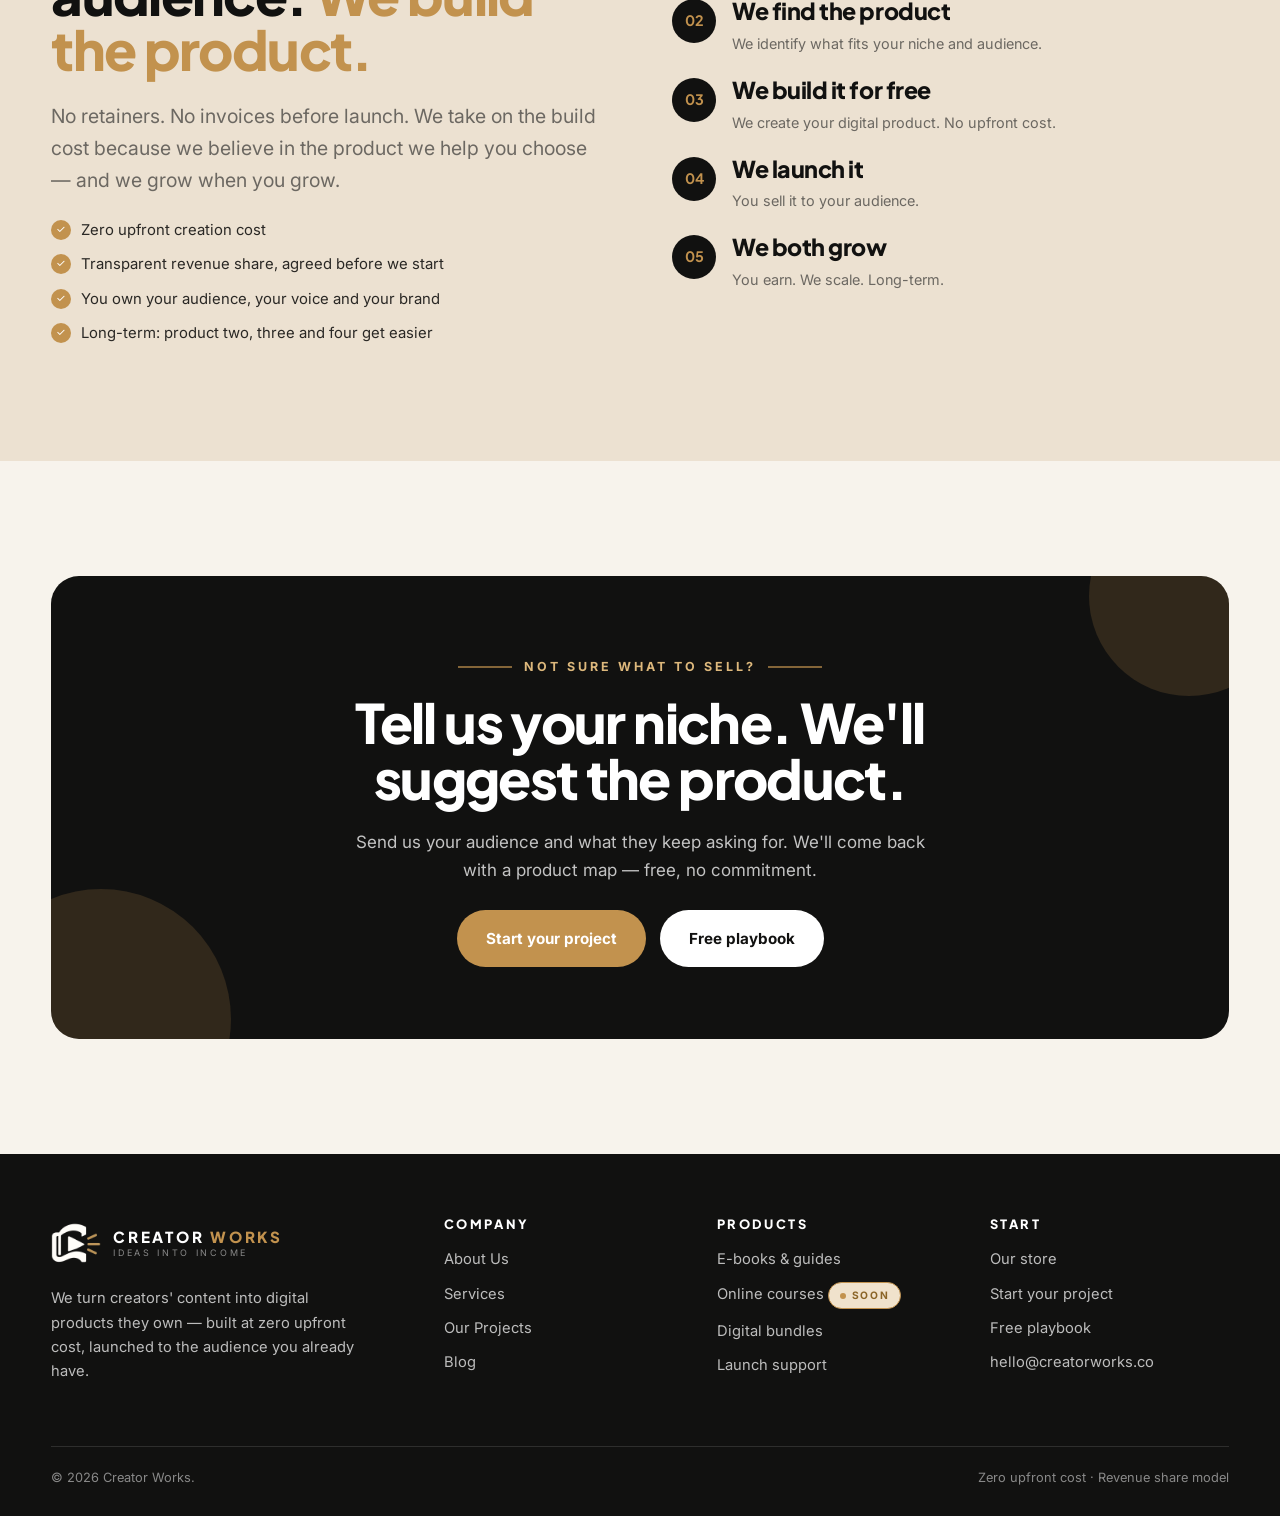
==== commit b9edb92f: "Add a store page with both books New store.html listing the two products side by side: the free Crea" ====
--- a/about.html
+++ b/about.html
@@ -27,6 +27,7 @@
         <a href="about.html" aria-current="page">About Us</a>
         <a href="services.html">Services</a>
         <a href="projects.html">Our Projects</a>
+        <a href="store.html">Store</a>
         <a href="blog.html">Blog</a>
       </div>
       <div class="nav__cta">
@@ -233,6 +234,7 @@
       <div>
         <h4>Start</h4>
         <div class="footer__links">
+          <a href="store.html">Our store</a>
           <a href="start.html">Start your project</a>
           <a href="playbook.html">Free playbook</a>
           <a href="mailto:hello@creatorworks.co">hello@creatorworks.co</a>
--- a/assets/css/style.css
+++ b/assets/css/style.css
@@ -19,6 +19,7 @@
   --font-body: "Inter", system-ui, -apple-system, sans-serif;
   --font-hand: "Caveat", cursive;
 
+  --header-h: 90px;
   --shell: min(1200px, 92vw);
   --radius: 18px;
   --radius-lg: 28px;
@@ -121,33 +122,67 @@
   transition: transform 0.25s var(--ease), box-shadow 0.25s var(--ease), background 0.25s var(--ease), color 0.25s var(--ease);
 }
 .btn { white-space: nowrap; }
-.btn:hover { transform: translateY(-3px); box-shadow: var(--shadow-soft); }
+/* every button lands on brand gold when hovered */
+.btn:hover {
+  --btn-bg: var(--gold);
+  --btn-fg: #fff;
+  border-color: var(--gold);
+  transform: translateY(-3px);
+  box-shadow: 0 14px 30px -14px rgba(194, 146, 78, 0.65);
+}
+.btn:focus-visible {
+  outline: none;
+  box-shadow: 0 0 0 4px rgba(194, 146, 78, 0.35);
+}
 .btn:active { transform: translateY(0); }
 .btn svg { transition: transform 0.25s var(--ease); }
 .btn:hover svg { transform: translateX(4px); }
 .btn--gold { --btn-bg: var(--gold); --btn-fg: #fff; }
+.btn--gold:hover { --btn-bg: #ac7f3f; border-color: #ac7f3f; }
 .btn--ghost { --btn-bg: transparent; --btn-fg: var(--ink); border-color: var(--ink); }
-.btn--ghost:hover { background: var(--ink); color: #fff; }
 .btn--light { --btn-bg: #fff; --btn-fg: var(--ink); }
 .btn--sm { padding: 11px 20px; font-size: 0.85rem; }
 
 /* ---------- header ---------- */
+/* a pill that floats clear of the page and rides down it as you scroll */
 .site-header {
   position: sticky;
-  top: 0;
+  top: calc(14px + env(safe-area-inset-top, 0px));
   z-index: 60;
-  backdrop-filter: blur(14px);
-  background: rgba(247, 243, 236, 0.82);
-  border-bottom: 1px solid transparent;
-  transition: border-color 0.3s var(--ease), background 0.3s var(--ease);
-}
-.site-header.is-stuck { border-bottom-color: var(--line); background: rgba(247, 243, 236, 0.95); }
+  padding-block: 14px 0;
+  margin-bottom: calc(-1 * var(--header-h));   /* float over the page instead of sitting above it */
+  background: transparent;
+  /* translate3d keeps the pill (and its blur) on its own layer while it moves */
+  transform: translate3d(0, 0, 0);
+  transition: transform 0.5s cubic-bezier(0.22, 0.61, 0.36, 1);
+  will-change: transform;
+  backface-visibility: hidden;
+}
+/* out of the way on the way down, back on the way up */
+.site-header.is-tucked { transform: translate3d(0, calc(-100% - 26px), 0); }
+.site-header .shell {
+  /* a lighter tint than the cream page, held at low opacity so the page reads through it */
+  background: rgba(255, 253, 249, 0.66);
+  backdrop-filter: blur(14px) saturate(140%);
+  -webkit-backdrop-filter: blur(14px) saturate(140%);
+  border: 1px solid rgba(255, 255, 255, 0.55);
+  border-radius: 999px;
+  padding-inline: clamp(16px, 2vw, 30px);
+  box-shadow: 0 10px 30px -22px rgba(17, 17, 16, 0.55);
+  transition: background 0.3s var(--ease), box-shadow 0.3s var(--ease), border-color 0.3s var(--ease);
+}
+.site-header.is-stuck .shell {
+  background: rgba(255, 253, 249, 0.82);
+  border-color: rgba(255, 255, 255, 0.7);
+  box-shadow: 0 18px 44px -26px rgba(17, 17, 16, 0.55);
+}
 .nav {
+  position: relative;
   display: flex;
   align-items: center;
   justify-content: space-between;
   gap: 24px;
-  padding: 14px 0;
+  padding: 10px 0;
 }
 .brand { display: flex; align-items: center; gap: 12px; text-decoration: none; }
 .brand__mark { width: 50px; height: 50px; flex: none; }
@@ -221,7 +256,7 @@
 /* ---------- hero ---------- */
 .hero {
   position: relative;
-  padding: clamp(50px, 7vw, 90px) 0 clamp(60px, 7vw, 100px);
+  padding: calc(var(--header-h) + clamp(30px, 5vw, 60px)) 0 clamp(60px, 7vw, 100px);
   overflow: hidden;
 }
 .hero__blob {
@@ -504,32 +539,6 @@
 .stat:last-child { border-right: 0; }
 .stat b { display: block; font-family: var(--font-display); font-weight: 800; font-size: clamp(2rem, 4vw, 3rem); letter-spacing: -0.04em; }
 .stat span { font-size: 0.78rem; letter-spacing: 0.16em; text-transform: uppercase; color: var(--muted); }
-
-/* ---------- decision rows ---------- */
-.rows { display: grid; gap: 12px; }
-.row {
-  display: grid;
-  grid-template-columns: 56px 1fr auto 230px;
-  gap: 18px;
-  align-items: center;
-  background: var(--paper);
-  border: 1px solid var(--line);
-  border-radius: 14px;
-  padding: 16px 20px;
-  transition: transform 0.25s var(--ease), border-color 0.25s var(--ease);
-}
-.row:hover { transform: translateX(6px); border-color: var(--gold); }
-.row__icon { width: 46px; height: 46px; border-radius: 12px; background: var(--gold-wash); display: grid; place-items: center; font-size: 1.1rem; }
-.row h3 { margin: 0 0 2px; font-size: 1.02rem; }
-.row p { margin: 0; font-size: 0.86rem; color: var(--muted); }
-.row__arrow { color: var(--gold); font-size: 1.2rem; }
-.row__out {
-  background: var(--sand);
-  border-radius: 10px;
-  padding: 12px 16px;
-  font-weight: 700;
-  font-size: 0.92rem;
-}
 
 /* ---------- projects ---------- */
 .filters { display: flex; flex-wrap: wrap; gap: 10px; justify-content: center; margin-bottom: 36px; }
@@ -723,7 +732,7 @@
 
 /* ---------- page hero ---------- */
 .page-hero {
-  padding: clamp(50px, 7vw, 92px) 0 clamp(30px, 4vw, 54px);
+  padding: calc(var(--header-h) + clamp(28px, 4vw, 56px)) 0 clamp(30px, 4vw, 54px);
   position: relative;
   overflow: hidden;
 }
@@ -801,9 +810,6 @@
   .form-wrap { grid-template-columns: 1fr; }
   .post--feature { grid-template-columns: 1fr; }
   .footer__grid { grid-template-columns: 1fr 1fr; }
-  .row { grid-template-columns: 46px 1fr; }
-  .row__arrow { display: none; }
-  .row__out { grid-column: 1 / -1; text-align: center; }
   .stats { grid-template-columns: repeat(2, 1fr); }
   .stat:nth-child(2) { border-right: 0; }
 }
@@ -812,17 +818,22 @@
   .nav__toggle { display: grid; }
   .nav__links {
     position: absolute;
-    top: 100%; left: 0; right: 0;
-    background: var(--paper);
-    border-bottom: 1px solid var(--line);
+    top: calc(100% + 14px); left: -10px; right: -10px;
+    background: rgba(255, 253, 249, 0.97);
+    backdrop-filter: blur(16px);
+    -webkit-backdrop-filter: blur(16px);
+    border: 1px solid var(--line);
+    border-radius: 22px;
+    box-shadow: 0 22px 50px -28px rgba(17, 17, 16, 0.6);
     flex-direction: column;
     align-items: stretch;
     gap: 0;
-    padding: 10px 6vw 22px;
+    padding: 8px 22px 14px;
     display: none;
   }
   .nav.is-open .nav__links { display: flex; }
-  .nav__links a { padding: 13px 0; border-bottom: 1px solid var(--line); }
+  .nav__links a { padding: 13px 2px; border-bottom: 1px solid var(--line); }
+  .nav__links a:last-child { border-bottom: 0; }
 
   /* logo left, call to action centred, menu right */
   .nav {
@@ -848,6 +859,7 @@
 }
 
 @media (prefers-reduced-motion: reduce) {
+  .site-header.is-tucked { transform: none; }
   *, *::before, *::after {
     animation-duration: 0.001ms !important;
     animation-iteration-count: 1 !important;
@@ -884,7 +896,6 @@
 .card__head h3 { margin: 0; }
 .ticks li.is-soon { color: var(--muted); }
 .ticks li.is-soon::before { background: transparent; border: 1.5px solid var(--gold); color: var(--gold); content: "◷"; font-size: 0.6rem; }
-.row--soon .row__out { background: var(--gold-wash); border: 1px dashed var(--gold); }
 
 /* ---------- product shot (supplied 3D render, transparent PNG) ---------- */
 .book-shot {
@@ -944,8 +955,7 @@
 
 /* ---------- line icons ---------- */
 .card__icon svg,
-.step__icon svg,
-.row__icon svg {
+.step__icon svg {
   width: 23px;
   height: 23px;
   fill: none;
@@ -955,8 +965,7 @@
   stroke-linejoin: round;
 }
 .card__icon,
-.step__icon,
-.row__icon {
+.step__icon {
   background: var(--gold-wash);
   border: 1px solid rgba(194, 146, 78, 0.35);
   display: grid;
@@ -965,8 +974,6 @@
 .card__icon { width: 48px; height: 48px; border-radius: 13px; }
 .step__icon { width: 52px; height: 52px; }
 .step__icon svg { width: 22px; height: 22px; }
-.row__icon { width: 44px; height: 44px; border-radius: 12px; }
-.row__icon svg { width: 21px; height: 21px; }
 .card--dark .card__icon { background: rgba(194, 146, 78, 0.16); border-color: rgba(194, 146, 78, 0.4); }
 .card--dark .card__icon svg { stroke: var(--gold-light); }
 
@@ -979,7 +986,7 @@
 }
 
 /* anchor targets clear the sticky header */
-[id] { scroll-margin-top: 96px; }
+[id] { scroll-margin-top: calc(var(--header-h) + 30px); }
 
 /* keep the three perks on one row on a phone */
 @media (max-width: 760px) {
@@ -1080,3 +1087,192 @@
 
 @media (max-width: 980px) { .crew { grid-template-columns: repeat(2, 1fr); } }
 @media (max-width: 560px) { .crew { grid-template-columns: 1fr; } }
+
+/* ---------- niche cards led by their product ---------- */
+.card--shot {
+  padding: 0;
+  overflow: hidden;
+  display: flex;
+  flex-direction: column;
+}
+.card__shot {
+  width: 100%;
+  height: auto;              /* the HTML height attribute would otherwise win over aspect-ratio */
+  aspect-ratio: 3 / 2;
+  max-width: 100%;
+  object-fit: cover;
+  background: var(--sand);
+  transition: transform 0.6s var(--ease);
+}
+.card--shot:hover .card__shot { transform: scale(1.045); }
+.card--shot h3 { margin: 24px 26px 8px; }
+.card--shot > p { margin: 0 26px; }
+.card--shot .ticks { margin: 18px 26px 26px; }
+
+@media (max-width: 760px) {
+  .card--shot h3 { margin-inline: 22px; }
+  .card--shot > p { margin-inline: 22px; }
+  .card--shot .ticks { margin-inline: 22px; }
+}
+
+/* ---------- home hero over the studio photograph ---------- */
+.hero--home {
+  position: relative;
+  isolation: isolate;
+  background: #0b0a09 url("../img/hero-bg.webp") center bottom / cover no-repeat;
+  padding-block: calc(var(--header-h) + clamp(60px, 9vw, 110px)) clamp(80px, 11vw, 140px);
+  color: #fff;
+}
+/* darkened from the left so the words hold, clear on the right so the desk shows */
+.hero--home::before {
+  content: "";
+  position: absolute;
+  inset: 0;
+  z-index: -1;
+  background: linear-gradient(180deg, rgba(9, 8, 7, 0.88) 0%, rgba(9, 8, 7, 0.72) 42%, rgba(9, 8, 7, 0.78) 100%);
+}
+.hero--home .hero__grid { grid-template-columns: minmax(0, 1fr); justify-items: center; text-align: center; }
+.hero--home h1 { max-width: 17ch; margin-inline: auto; }
+.hero--home .hero__rule { margin-inline: auto; }
+.hero--home .hero__sub,
+.hero--home .lead { margin-inline: auto; }
+.hero--home .hero__actions { justify-content: center; }
+.hero--home .hero__note { justify-content: center; text-align: left; }
+/* a rule either side of the eyebrow, since it now sits centred */
+.hero--home .eyebrow::before {
+  content: "";
+  width: 54px;
+  height: 2px;
+  background: var(--gold-light);
+  opacity: 0.65;
+}
+.hero--home h1 { color: #fff; }
+.hero--home .hero__sub { color: #fff; max-width: 36ch; }
+.hero--home .lead { color: rgba(255, 255, 255, 0.76); max-width: 54ch; }
+.hero--home .eyebrow { color: var(--gold-light); }
+.hero--home .eyebrow::after { background: var(--gold-light); }
+.hero--home .hero__note { color: rgba(255, 255, 255, 0.72); }
+.hero--home .hero__note strong { color: #fff; }
+.hero--home .hero__rule { background: var(--gold); }
+
+/* outline button for dark grounds */
+.btn--outline-light {
+  --btn-bg: transparent;
+  --btn-fg: #fff;
+  border-color: rgba(255, 255, 255, 0.55);
+}
+
+@media (max-width: 900px) {
+  .hero--home {
+    background-image: url("../img/hero-bg-sm.webp");
+    background-position: center bottom;
+  }
+  .hero--home::before {
+    background: linear-gradient(180deg, rgba(11, 10, 9, 0.88) 0%, rgba(11, 10, 9, 0.74) 55%, rgba(11, 10, 9, 0.6) 100%);
+  }
+}
+
+@media (max-width: 620px) { :root { --header-h: 82px; } }
+
+/* ---------- store ---------- */
+.shelf {
+  display: grid;
+  grid-template-columns: repeat(auto-fit, minmax(320px, 1fr));
+  gap: clamp(22px, 3vw, 34px);
+}
+.product {
+  display: flex;
+  flex-direction: column;
+  background: var(--paper);
+  border: 1px solid var(--line);
+  border-radius: var(--radius-lg);
+  overflow: hidden;
+  transition: transform 0.35s var(--ease), box-shadow 0.35s var(--ease);
+}
+.product:hover { transform: translateY(-6px); box-shadow: var(--shadow); }
+.product__cover {
+  position: relative;
+  display: grid;
+  place-items: center;
+  padding: 38px 28px 30px;
+  background: linear-gradient(160deg, #23211d, #0b0b0a);
+  min-height: 330px;
+  overflow: hidden;
+}
+.product__cover::after {
+  content: "";
+  position: absolute;
+  pointer-events: none;
+  inset: auto -24% -48% auto;
+  width: 260px; height: 260px;
+  border-radius: 50%;
+  background: rgba(194, 146, 78, 0.2);
+  transition: transform 0.6s var(--ease);
+}
+.product:hover .product__cover::after { transform: scale(1.45); }
+.product__cover .book-shot {
+  position: relative;
+  z-index: 1;
+  width: min(100%, 230px);
+  filter: drop-shadow(0 26px 40px rgba(0, 0, 0, 0.5));
+}
+.product:hover .book-shot { transform: translateY(-6px); }
+
+/* typographic cover for titles with no render yet */
+.product__art {
+  position: relative;
+  z-index: 1;
+  width: min(100%, 230px);
+  aspect-ratio: 2 / 3;
+  border-radius: 4px 12px 12px 4px;
+  background: linear-gradient(145deg, #1b1a17 0%, #0d0d0c 100%);
+  border: 1px solid rgba(194, 146, 78, 0.38);
+  border-left: 7px solid var(--gold);
+  box-shadow: 0 26px 40px rgba(0, 0, 0, 0.5);
+  padding: 26px 22px;
+  display: flex;
+  flex-direction: column;
+  justify-content: space-between;
+  color: #fff;
+  transition: transform 0.5s var(--ease);
+}
+.product:hover .product__art { transform: translateY(-6px); }
+.product__art span {
+  font-size: 0.58rem;
+  letter-spacing: 0.26em;
+  text-transform: uppercase;
+  color: var(--gold-light);
+}
+.product__art b {
+  font-family: var(--font-display);
+  font-weight: 800;
+  font-size: clamp(1.5rem, 3.4vw, 1.9rem);
+  line-height: 0.98;
+  letter-spacing: -0.03em;
+  text-transform: uppercase;
+}
+.product__art b em { font-style: normal; color: var(--gold); display: block; }
+.product__art i {
+  font-style: normal;
+  font-family: var(--font-hand);
+  font-size: 1.3rem;
+  color: var(--gold-light);
+}
+.product__body { padding: 28px clamp(22px, 3vw, 32px) 32px; display: flex; flex-direction: column; flex: 1; }
+.product__head { display: flex; align-items: center; justify-content: space-between; gap: 14px; flex-wrap: wrap; margin-bottom: 10px; }
+.product__price {
+  font-family: var(--font-display);
+  font-weight: 800;
+  font-size: 1.5rem;
+  letter-spacing: -0.03em;
+  color: var(--gold);
+  white-space: nowrap;
+}
+.product__price small { display: block; font-family: var(--font-body); font-size: 0.6rem; font-weight: 700; letter-spacing: 0.2em; text-transform: uppercase; color: var(--muted); }
+.product__body > p { color: var(--muted); }
+.product__body .ticks { margin-bottom: 26px; }
+.product__actions { margin-top: auto; display: flex; flex-wrap: wrap; gap: 12px; }
+.product--soon .product__cover { background: linear-gradient(160deg, #2b2821, #141310); }
+@media (max-width: 620px) {
+  .product__cover { min-height: 280px; padding: 30px 22px 24px; }
+}
